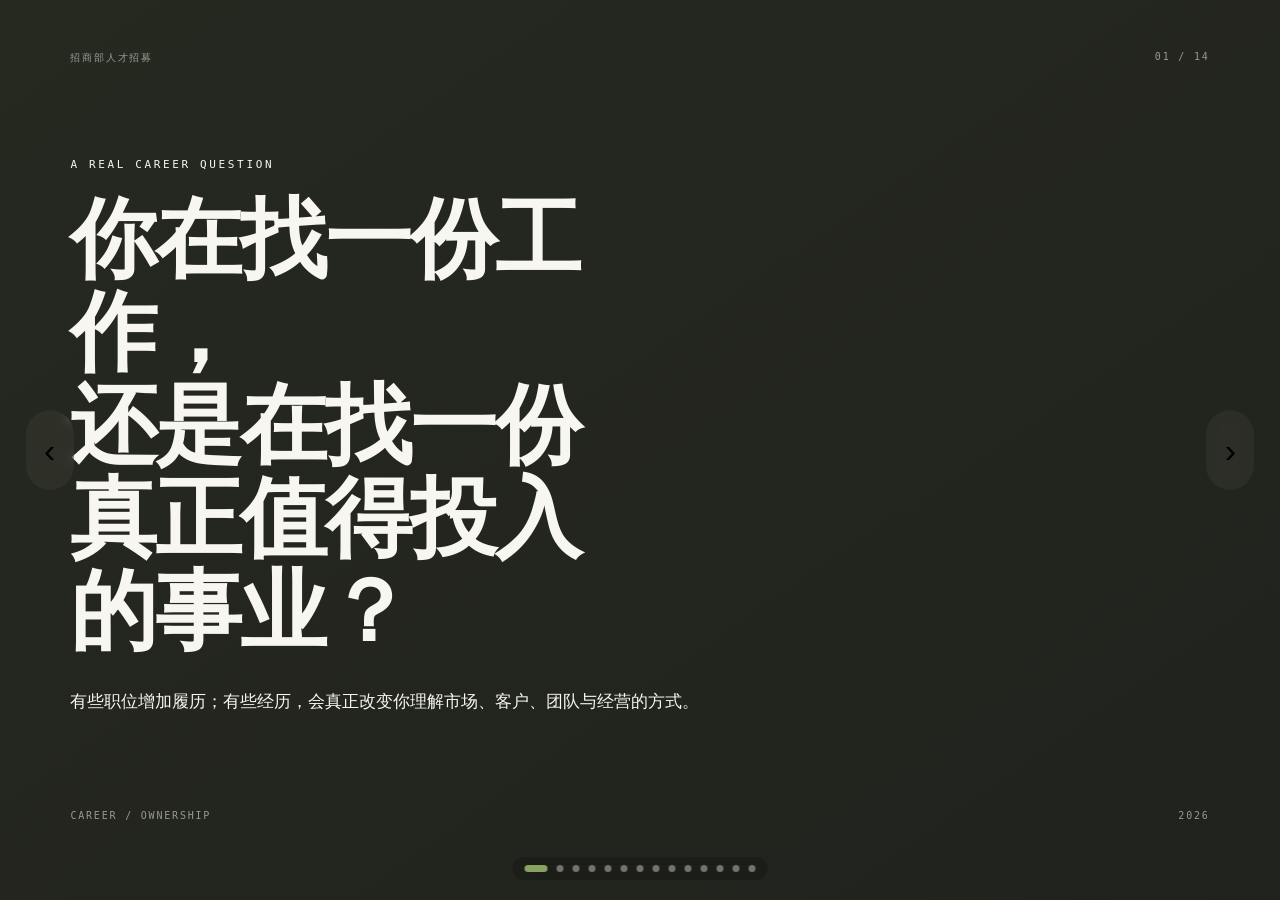
==== recruitment/index.html @ 42a8023d "Deploy YUXI FAER recruitment presentation" ====
<!doctype html><html lang="zh-CN"><head><meta charset="utf-8"><meta name="viewport" content="width=device-width,initial-scale=1,viewport-fit=cover"><meta name="theme-color" content="#20221d"><title>御玺法尔｜招商部人才招募</title><style>:root{--ink:#20221d;--paper:#f7f6f1;--muted:#6e736a;--accent:#88a362;--line:rgba(32,34,29,.16);--paperline:rgba(247,246,241,.22);--serif:"Songti SC","STSong","Noto Serif SC",serif;--sans:"PingFang SC","Microsoft YaHei","Noto Sans SC",sans-serif;--mono:ui-monospace,"SFMono-Regular",Consolas,monospace}*{box-sizing:border-box;margin:0;padding:0}html,body{width:100%;height:100%;overflow:hidden;background:var(--ink);font-family:var(--sans);-webkit-font-smoothing:antialiased}body:before{content:"";position:fixed;inset:-12%;z-index:0;pointer-events:none;background:radial-gradient(45% 35% at 14% 18%,rgba(136,163,98,.12),transparent 68%),radial-gradient(35% 30% at 82% 24%,rgba(255,255,255,.05),transparent 70%);animation:ambient 14s ease-in-out infinite alternate}@keyframes ambient{to{transform:translate3d(2vw,-2vh,0) scale(1.04)}}#deck{position:fixed;inset:0;display:flex;width:1400vw;z-index:2;transition:transform .72s cubic-bezier(.77,0,.175,1);will-change:transform}.slide{width:100vw;height:100vh;flex:0 0 100vw;padding:5.7vh 5.5vw 8.8vh;display:flex;flex-direction:column;position:relative;overflow:hidden;touch-action:pan-y}.light{background:linear-gradient(140deg,#fbfaf7,var(--paper));color:var(--ink)}.dark{background:linear-gradient(145deg,#262920,var(--ink));color:var(--paper)}.chrome,.foot{font-family:var(--mono);font-size:clamp(10px,.72vw,13px);letter-spacing:.18em;text-transform:uppercase;opacity:.55;display:flex;justify-content:space-between;gap:1rem}.foot{margin-top:auto;align-items:flex-end}.frame{flex:1;display:flex;flex-direction:column;justify-content:center;position:relative}.kicker{font-family:var(--mono);font-size:clamp(11px,.75vw,14px);letter-spacing:.24em;text-transform:uppercase;opacity:.55;margin-bottom:2.4vh}.hero{font-family:var(--serif);font-weight:600;font-size:clamp(44px,6.8vw,118px);line-height:1.07;letter-spacing:-.025em;max-width:13ch}.title{font-family:var(--serif);font-weight:600;font-size:clamp(38px,5vw,88px);line-height:1.12;letter-spacing:-.02em;max-width:18ch}.lead{margin-top:3.2vh;font-size:clamp(17px,1.25vw,25px);line-height:1.75;max-width:62vw;color:inherit;opacity:.78}.meta{margin-top:2.6vh;font-family:var(--mono);font-size:clamp(12px,.85vw,15px);letter-spacing:.12em;opacity:.6}.grid{display:grid;grid-template-columns:repeat(3,1fr);gap:1.5vw;margin-top:3.4vh}.card{border-top:1px solid currentColor;padding:2vh .2vw 1vh;min-height:15vh}.light .card{border-color:var(--line)}.dark .card{border-color:var(--paperline)}.num{font-family:Georgia,serif;font-size:clamp(42px,5vw,86px);font-weight:700;line-height:1}.label{font-family:var(--mono);font-size:11px;letter-spacing:.14em;text-transform:uppercase;opacity:.5;margin-bottom:1vh}.desc{font-size:clamp(14px,1vw,18px);line-height:1.55;opacity:.72}.proof{display:grid;grid-template-columns:repeat(3,1fr);gap:1vw;margin-top:3vh}.proof div{min-height:16vh;padding:2vh 1.4vw;background:rgba(136,163,98,.08);border:1px solid rgba(136,163,98,.16);display:flex;flex-direction:column;justify-content:flex-end}.proof b{font-family:var(--serif);font-size:clamp(24px,2.1vw,38px);font-weight:600}.proof span{font-size:13px;opacity:.6;margin-top:.6vh}.pipeline{display:grid;grid-template-columns:repeat(4,1fr);gap:1vw;margin-top:3vh}.step{padding:1.8vh 1vw;border-top:1px solid currentColor;opacity:0;transform:translateY(16px);transition:.55s ease}.slide.active .step{opacity:1;transform:none}.slide.active .step:nth-child(2){transition-delay:.12s}.slide.active .step:nth-child(3){transition-delay:.24s}.slide.active .step:nth-child(4){transition-delay:.36s}.step i{font-family:Georgia,serif;font-size:18px;opacity:.45}.step b{display:block;font-size:clamp(20px,1.5vw,28px);margin:.7vh 0}.compare{display:grid;grid-template-columns:1fr 1fr;gap:3vw;margin-top:3vh}.compare>div{padding:2.2vh 1.4vw;border-left:2px solid currentColor}.compare h3{font-family:var(--serif);font-size:clamp(25px,2vw,38px);margin-bottom:1.5vh}.compare li{list-style:none;margin:.8vh 0;font-size:clamp(14px,1vw,18px);opacity:.72}.quote{padding-left:1.5vw;border-left:2px solid var(--accent);font-family:var(--serif);font-size:clamp(20px,1.7vw,32px);line-height:1.55;margin-top:2.5vh;max-width:72vw}#nav{position:fixed;z-index:20;left:50%;bottom:2.2vh;transform:translateX(-50%);display:flex;gap:9px;padding:8px 12px;border-radius:999px;background:rgba(0,0,0,.16);backdrop-filter:blur(8px)}.dot{width:7px;height:7px;border:0;border-radius:50%;background:#b8b9b1;opacity:.55}.dot.on{width:23px;border-radius:99px;background:var(--accent);opacity:1}.arrow{position:fixed;z-index:21;top:50%;transform:translateY(-50%);width:48px;height:80px;border:0;border-radius:24px;background:rgba(120,120,100,.13);color:inherit;font-size:34px;backdrop-filter:blur(6px)}#prev{left:2vw}#next{right:2vw}[data-anim]{opacity:0;transform:translateY(22px)}.slide.active [data-anim]{animation:in .72s cubic-bezier(.2,.8,.2,1) forwards}.slide.active [data-anim]:nth-child(2){animation-delay:.08s}.slide.active [data-anim]:nth-child(3){animation-delay:.16s}@keyframes in{to{opacity:1;transform:none}}@media(max-width:800px){.slide{padding:4.8vh 5.5vw 10vh}.chrome,.foot{font-size:10px}.hero{font-size:clamp(42px,10vw,72px)}.title{font-size:clamp(34px,8vw,60px)}.lead{max-width:88vw;font-size:17px}.grid,.proof{grid-template-columns:repeat(2,1fr)}.pipeline{grid-template-columns:repeat(2,1fr)}.compare{grid-template-columns:1fr;gap:1.5vh}.arrow{width:38px;height:66px;font-size:28px}.card{min-height:11vh}}</style></head><body><main id="deck"><section class="slide dark"><div class="chrome"><span>招商部人才招募</span><span>01 / 14</span></div><div class="frame"><div class="kicker" data-anim>A REAL CAREER QUESTION</div><h1 class="hero" data-anim>你在找一份工作，<br>还是在找一份真正值得投入的事业？</h1><p class="lead" data-anim>有些职位增加履历；有些经历，会真正改变你理解市场、客户、团队与经营的方式。</p></div><div class="foot"><span>CAREER / OWNERSHIP</span><span>2026</span></div></section><section class="slide light"><div class="chrome"><span>WHY IT MATTERS · 健康</span><span>02 / 14</span></div><div class="frame"><div class="kicker" data-anim>THE BELIEF</div><h2 class="title" data-anim>真正的健康，<br>应该从日常开始。</h2><p class="lead" data-anim>健康也发生在每一天：怎样生活、怎样照顾自己、怎样与家人相处，以及能否长期保持更好的生活习惯。</p><div class="meta" data-anim>自主健康 · 日常生活 · 家庭与社区</div></div><div class="foot"><span>从生活开始谈健康</span><span>02 / 14</span></div></section><section class="slide light"><div class="chrome"><span>REAL EVIDENCE · 品牌实证</span><span>03 / 14</span></div><div class="frame"><div class="kicker" data-anim>不是一个概念，是一群人已经在这样生活。</div><h2 class="title" data-anim>真实的人 · 真实的学习 · 真实的实践</h2><div class="proof" data-anim><div><b>沙龙</b><span>COMMUNITY</span></div><div><b>手作</b><span>HANDCRAFT</span></div><div><b>活动</b><span>EVENT</span></div><div><b>课堂</b><span>LEARNING</span></div><div><b>伙伴</b><span>PARTNERS</span></div><div><b>成长</b><span>GROWTH</span></div></div></div><div class="foot"><span>理念只有进入真实生活，才有价值</span><span>03 / 14</span></div></section><section class="slide light"><div class="chrome"><span>BUSINESS PROOF · 品牌历史资料</span><span>04 / 14</span></div><div class="frame"><div class="kicker" data-anim>历史资料中的可验证积累</div><h2 class="title" data-anim>一组有历史积累的业务事实</h2><p class="lead" data-anim>以下为品牌既有资料中的历史/累计记录；35 家门店为本次更新口径，其余数字沿用既有资料记录。</p><div class="grid" data-anim><div class="card"><div class="label">FOUNDED</div><div class="num">2014</div><div class="desc">品牌创办</div></div><div class="card"><div class="label">CITIES</div><div class="num">6</div><div class="desc">历史阶段覆盖城市</div></div><div class="card"><div class="label">DEALER STORES</div><div class="num">35</div><div class="desc">门店数量 · 本次更新</div></div><div class="card"><div class="label">ONLINE AGENTS</div><div class="num">30+</div><div class="desc">线上代理阶段记录</div></div><div class="card"><div class="label">ADVANCED TRAINERS</div><div class="num">30+</div><div class="desc">高阶精油讲师</div></div><div class="card"><div class="label">AROMATHERAPY</div><div class="num">320+</div><div class="desc">初阶芳疗师认证伙伴</div></div></div></div><div class="foot"><span>资料来源 · 御玺法尔介绍2025</span><span>04 / 14</span></div></section><section class="slide light"><div class="chrome"><span>ACT II · 从身体到生命</span><span>05 / 14</span></div><div class="frame"><div class="kicker" data-anim>ACT II</div><h2 class="hero" data-anim>从照顾身体，<br>到唤醒生命。</h2><p class="lead" data-anim>身体让我们安顿生活；觉察，让我们知道自己正把这一生用在哪里。</p></div><div class="foot"><span>BODY → AWARENESS → LIFE</span><span>05 / 14</span></div></section><section class="slide light"><div class="chrome"><span>千禧学院 · LIFE GROWTH</span><span>06 / 14</span></div><div class="frame"><div class="kicker" data-anim>LEARNING</div><h2 class="title" data-anim>学习的终点，不是知道更多，<br>而是把理解变成生活。</h2><p class="lead" data-anim>看见自己、修正自己、承担责任，让成长回到真实的家庭、事业和关系。</p><div class="quote" data-anim>真正的成长，要经得起现实。</div><div class="meta" data-anim>静心 · 觉察 · 心性成长 · 责任 · 使命感</div></div><div class="foot"><span>千禧学院 · 生命成长</span><span>06 / 14</span></div></section><section class="slide light"><div class="chrome"><span>ECOSYSTEM · 一个理念的四个载体</span><span>07 / 14</span></div><div class="frame"><div class="kicker">SYSTEM</div><h2 class="title">健康是入口，成长是深度，行动是出口。</h2><div class="pipeline"><div class="step"><i>01</i><b>御玺法尔</b><span class="desc">让有机健康、芳香体验与生活方式进入日常。</span></div><div class="step"><i>02</i><b>千禧学院</b><span class="desc">让静心、觉察、成长与使命进入生命。</span></div><div class="step"><i>03</i><b>WILL BE</b><span class="desc">让成长进入创业、实践与真实事业。</span></div><div class="step"><i>04</i><b>门店与社区</b><span class="desc">让价值进入城市、家庭与真实人群。</span></div></div></div><div class="foot"><span>HEALTH → GROWTH → ACTION → COMMUNITY</span><span>07 / 14</span></div></section><section class="slide light"><div class="chrome"><span>MARKET · 理念进入现实</span><span>08 / 14</span></div><div class="frame"><div class="kicker" data-anim>THE LAST MILE</div><h2 class="title" data-anim>招商，是理念进入现实的最后一公里。</h2><p class="lead" data-anim>招商不是把政策卖出去，而是找到对的人、建立正确的合作，让一个区域真正生长起来。</p><div class="meta" data-anim>人 → 合作 → 区域 → 长期增长</div></div><div class="foot"><span>从总部，到城市，到真实人群</span><span>08 / 14</span></div></section><section class="slide dark"><div class="chrome"><span>THE QUESTION · 留给候选人</span><span>09 / 14</span></div><div class="frame"><div class="kicker" data-anim>THE TURNING POINT</div><h2 class="hero" data-anim>谁来打开<br>下一个市场？</h2><p class="lead" data-anim>找到关键的人，推进关键的合作，在复杂情况下持续往前，并对最终结果负责。</p></div><div class="foot"><span>不是“谁来卖”，而是“谁来经营”</span><span>09 / 14</span></div></section><section class="slide light"><div class="chrome"><span>ROLE IDENTITY · 招商负责人</span><span>10 / 14</span></div><div class="frame"><div class="kicker" data-anim>FROM SALES TO OWNERSHIP</div><h2 class="title" data-anim>你不是在成交客户。<br>你在经营一个区域。</h2><p class="lead" data-anim>从线索、高价值客户、商会与行业社群，到经销商、市级代理、区级代理、门店与长期伙伴网络。</p><div class="quote" data-anim>一个区域能否持续增长，才是这份岗位真正要交出的结果。</div><div class="meta" data-anim>区域 · 渠道 · 高价值客户 · 代理网络 · 团队 · 结果</div></div><div class="foot"><span>FROM SALES TO OWNERSHIP</span><span>10 / 14</span></div></section><section class="slide dark"><div class="chrome"><span>招商闭环 · FROM LEAD TO GROWTH</span><span>11 / 14</span></div><div class="frame"><div class="kicker">PIPELINE</div><h2 class="title">成交只证明你会销售，<br>市场长起来才证明你会招商。</h2><div class="pipeline"><div class="step"><i>01</i><b>线索</b><span class="desc">筛选真正有价值的机会</span></div><div class="step"><i>02</i><b>邀约</b><span class="desc">沟通、考察与关系建立</span></div><div class="step"><i>03</i><b>谈判</b><span class="desc">政策、收益与区域方案</span></div><div class="step"><i>04</i><b>签约回款</b><span class="desc">推动关键决策落地</span></div></div><div class="pipeline"><div class="step"><i>05</i><b>动销</b><span class="desc">让伙伴拥有持续经营能力</span></div><div class="step"><i>06</i><b>拓店</b><span class="desc">继续发展门店与场景</span></div><div class="step"><i>07</i><b>渠道</b><span class="desc">发展下级伙伴与市场网络</span></div><div class="step"><i>08</i><b>裂变</b><span class="desc">从单一客户走向区域生态</span></div></div></div><div class="foot"><span>签约不是终点 · 长出来才是</span><span>11 / 14</span></div></section><section class="slide light"><div class="chrome"><span>THE CHOICE · 两条能力曲线</span><span>12 / 14</span></div><div class="frame"><div class="kicker" data-anim>THREE YEARS LATER</div><h2 class="title" data-anim>职位决定你今天做什么，<br>能力决定你未来能走多远。</h2><div class="compare" data-anim><div><h3>执行能力</h3><ul><li>熟悉流程与标准</li><li>提高执行效率</li><li>管理既有客户与资源</li><li>持续积累专业度</li></ul></div><div><h3>经营能力</h3><ul><li>打开陌生市场</li><li>获取高价值客户</li><li>建立渠道与代理网络</li><li>带团队拿结果</li><li>理解区域如何持续增长</li></ul></div></div></div><div class="foot"><span>不同路径，没有高低；训练结果不同</span><span>12 / 14</span></div></section><section class="slide light"><div class="chrome"><span>FIT · 这不是一份适合所有人的工作</span><span>13 / 14</span></div><div class="frame"><div class="kicker" data-anim>NOT FOR EVERYONE</div><h2 class="title" data-anim>我们不是寻找最会说的人。<br>我们寻找能把事情做成的人。</h2><p class="lead" data-anim>我们更想认识的是：喜欢从 0 到 1，敢进入陌生市场，能与高价值客户对话，愿意长期经营伙伴关系，并对结果负责的人。</p><div class="meta" data-anim>主动 · 判断 · 经营 · 承担 · 成长</div></div><div class="foot"><span>CANDIDATE FIT</span><span>13 / 14</span></div></section><section class="slide light"><div class="chrome"><span>CLOSING</span><span>14 / 14</span></div><div class="frame"><div class="kicker" data-anim>THE CHOICE</div><h2 class="hero" data-anim>一份值得长期投入的事业，<br>既创造结果，也塑造能力。</h2><p class="lead" data-anim>如果这也是你想做的事，御玺法尔想认识你。</p></div><div class="foot"><span>YUXI FAER · HEALTH · GROWTH · ACTION</span><span>END</span></div></section></main><div id="nav"></div><button class="arrow" id="prev" aria-label="上一页">‹</button><button class="arrow" id="next" aria-label="下一页">›</button><script>const slides=[...document.querySelectorAll('.slide')],deck=document.getElementById('deck'),nav=document.getElementById('nav');let idx=0,lastWheel=0,x0=0,y0=0,t0=0;slides.forEach((_,i)=>{const b=document.createElement('button');b.className='dot';b.onclick=()=>go(i);nav.appendChild(b)});function restart(s){s.querySelectorAll('[data-anim]').forEach(e=>{e.style.animation='none';void e.offsetWidth;e.style.animation=''})}function go(n){idx=Math.max(0,Math.min(slides.length-1,n));deck.style.transform=`translateX(${-idx*100}vw)`;slides.forEach((s,i)=>s.classList.toggle('active',i===idx));[...nav.children].forEach((d,i)=>d.classList.toggle('on',i===idx));restart(slides[idx])}function move(d){go(idx+d)}addEventListener('keydown',e=>{if(['ArrowRight','PageDown',' '].includes(e.key)){e.preventDefault();move(1)}if(['ArrowLeft','PageUp'].includes(e.key)){e.preventDefault();move(-1)}if(e.key==='Home')go(0);if(e.key==='End')go(13)});addEventListener('wheel',e=>{const d=Math.abs(e.deltaX)>Math.abs(e.deltaY)?e.deltaX:e.deltaY;if(Math.abs(d)<8)return;e.preventDefault();const n=Date.now();if(n-lastWheel<620)return;lastWheel=n;move(d>0?1:-1)},{passive:false});addEventListener('pointerdown',e=>{x0=e.clientX;y0=e.clientY;t0=Date.now()},{passive:true});addEventListener('pointerup',e=>{const dx=e.clientX-x0,dy=e.clientY-y0;if(Date.now()-t0<5000&&Math.abs(dx)>48&&Math.abs(dx)>Math.abs(dy)*1.05)move(dx<0?1:-1)},{passive:true});document.getElementById('prev').onclick=()=>move(-1);document.getElementById('next').onclick=()=>move(1);go(0);</script></body></html>
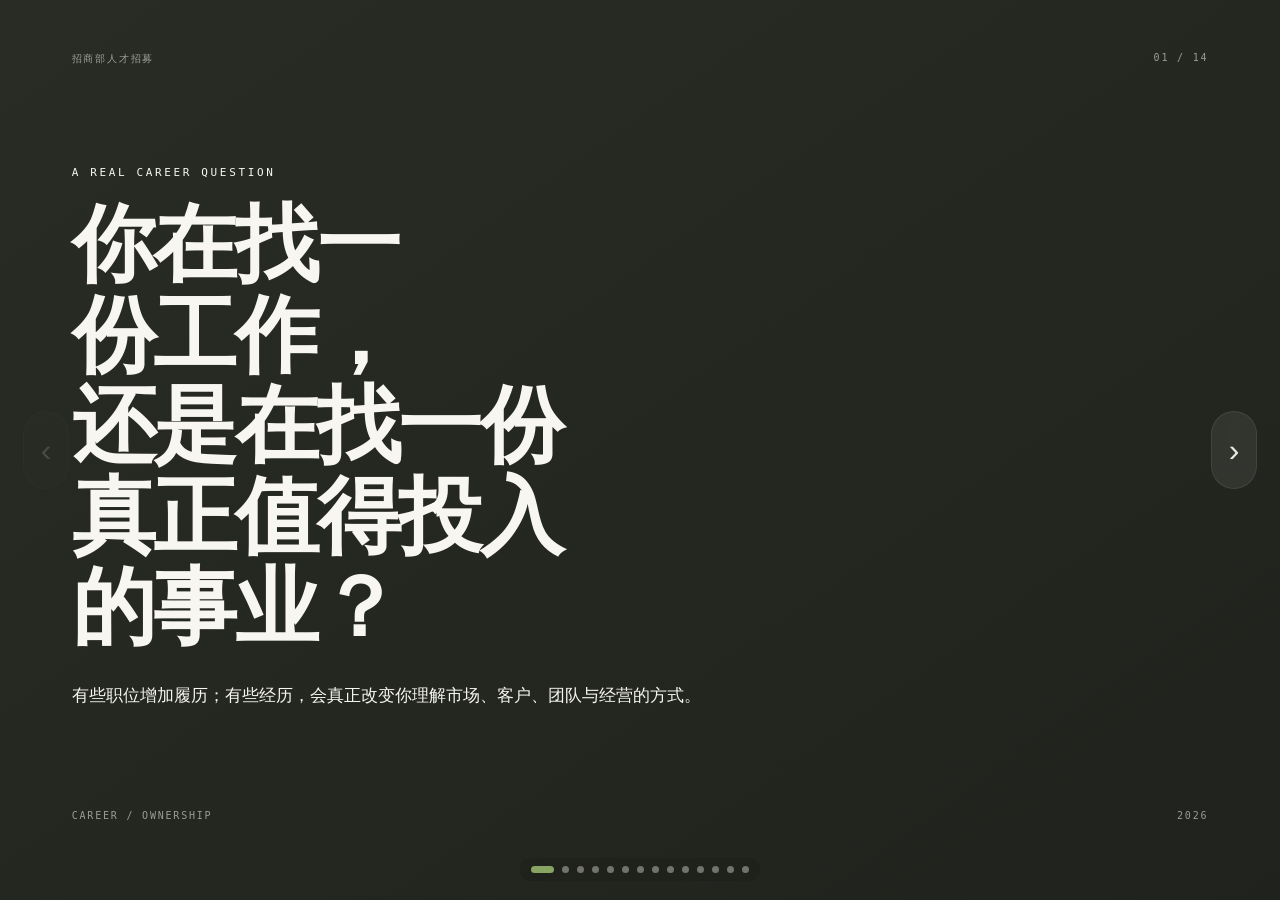
==== commit f4d6eb6e: "Polish recruitment deck UX and motion without changing locked content" ====
--- a/recruitment/index.html
+++ b/recruitment/index.html
@@ -1 +1,122 @@
-<!doctype html><html lang="zh-CN"><head><meta charset="utf-8"><meta name="viewport" content="width=device-width,initial-scale=1,viewport-fit=cover"><meta name="theme-color" content="#20221d"><title>御玺法尔｜招商部人才招募</title><style>:root{--ink:#20221d;--paper:#f7f6f1;--muted:#6e736a;--accent:#88a362;--line:rgba(32,34,29,.16);--paperline:rgba(247,246,241,.22);--serif:"Songti SC","STSong","Noto Serif SC",serif;--sans:"PingFang SC","Microsoft YaHei","Noto Sans SC",sans-serif;--mono:ui-monospace,"SFMono-Regular",Consolas,monospace}*{box-sizing:border-box;margin:0;padding:0}html,body{width:100%;height:100%;overflow:hidden;background:var(--ink);font-family:var(--sans);-webkit-font-smoothing:antialiased}body:before{content:"";position:fixed;inset:-12%;z-index:0;pointer-events:none;background:radial-gradient(45% 35% at 14% 18%,rgba(136,163,98,.12),transparent 68%),radial-gradient(35% 30% at 82% 24%,rgba(255,255,255,.05),transparent 70%);animation:ambient 14s ease-in-out infinite alternate}@keyframes ambient{to{transform:translate3d(2vw,-2vh,0) scale(1.04)}}#deck{position:fixed;inset:0;display:flex;width:1400vw;z-index:2;transition:transform .72s cubic-bezier(.77,0,.175,1);will-change:transform}.slide{width:100vw;height:100vh;flex:0 0 100vw;padding:5.7vh 5.5vw 8.8vh;display:flex;flex-direction:column;position:relative;overflow:hidden;touch-action:pan-y}.light{background:linear-gradient(140deg,#fbfaf7,var(--paper));color:var(--ink)}.dark{background:linear-gradient(145deg,#262920,var(--ink));color:var(--paper)}.chrome,.foot{font-family:var(--mono);font-size:clamp(10px,.72vw,13px);letter-spacing:.18em;text-transform:uppercase;opacity:.55;display:flex;justify-content:space-between;gap:1rem}.foot{margin-top:auto;align-items:flex-end}.frame{flex:1;display:flex;flex-direction:column;justify-content:center;position:relative}.kicker{font-family:var(--mono);font-size:clamp(11px,.75vw,14px);letter-spacing:.24em;text-transform:uppercase;opacity:.55;margin-bottom:2.4vh}.hero{font-family:var(--serif);font-weight:600;font-size:clamp(44px,6.8vw,118px);line-height:1.07;letter-spacing:-.025em;max-width:13ch}.title{font-family:var(--serif);font-weight:600;font-size:clamp(38px,5vw,88px);line-height:1.12;letter-spacing:-.02em;max-width:18ch}.lead{margin-top:3.2vh;font-size:clamp(17px,1.25vw,25px);line-height:1.75;max-width:62vw;color:inherit;opacity:.78}.meta{margin-top:2.6vh;font-family:var(--mono);font-size:clamp(12px,.85vw,15px);letter-spacing:.12em;opacity:.6}.grid{display:grid;grid-template-columns:repeat(3,1fr);gap:1.5vw;margin-top:3.4vh}.card{border-top:1px solid currentColor;padding:2vh .2vw 1vh;min-height:15vh}.light .card{border-color:var(--line)}.dark .card{border-color:var(--paperline)}.num{font-family:Georgia,serif;font-size:clamp(42px,5vw,86px);font-weight:700;line-height:1}.label{font-family:var(--mono);font-size:11px;letter-spacing:.14em;text-transform:uppercase;opacity:.5;margin-bottom:1vh}.desc{font-size:clamp(14px,1vw,18px);line-height:1.55;opacity:.72}.proof{display:grid;grid-template-columns:repeat(3,1fr);gap:1vw;margin-top:3vh}.proof div{min-height:16vh;padding:2vh 1.4vw;background:rgba(136,163,98,.08);border:1px solid rgba(136,163,98,.16);display:flex;flex-direction:column;justify-content:flex-end}.proof b{font-family:var(--serif);font-size:clamp(24px,2.1vw,38px);font-weight:600}.proof span{font-size:13px;opacity:.6;margin-top:.6vh}.pipeline{display:grid;grid-template-columns:repeat(4,1fr);gap:1vw;margin-top:3vh}.step{padding:1.8vh 1vw;border-top:1px solid currentColor;opacity:0;transform:translateY(16px);transition:.55s ease}.slide.active .step{opacity:1;transform:none}.slide.active .step:nth-child(2){transition-delay:.12s}.slide.active .step:nth-child(3){transition-delay:.24s}.slide.active .step:nth-child(4){transition-delay:.36s}.step i{font-family:Georgia,serif;font-size:18px;opacity:.45}.step b{display:block;font-size:clamp(20px,1.5vw,28px);margin:.7vh 0}.compare{display:grid;grid-template-columns:1fr 1fr;gap:3vw;margin-top:3vh}.compare>div{padding:2.2vh 1.4vw;border-left:2px solid currentColor}.compare h3{font-family:var(--serif);font-size:clamp(25px,2vw,38px);margin-bottom:1.5vh}.compare li{list-style:none;margin:.8vh 0;font-size:clamp(14px,1vw,18px);opacity:.72}.quote{padding-left:1.5vw;border-left:2px solid var(--accent);font-family:var(--serif);font-size:clamp(20px,1.7vw,32px);line-height:1.55;margin-top:2.5vh;max-width:72vw}#nav{position:fixed;z-index:20;left:50%;bottom:2.2vh;transform:translateX(-50%);display:flex;gap:9px;padding:8px 12px;border-radius:999px;background:rgba(0,0,0,.16);backdrop-filter:blur(8px)}.dot{width:7px;height:7px;border:0;border-radius:50%;background:#b8b9b1;opacity:.55}.dot.on{width:23px;border-radius:99px;background:var(--accent);opacity:1}.arrow{position:fixed;z-index:21;top:50%;transform:translateY(-50%);width:48px;height:80px;border:0;border-radius:24px;background:rgba(120,120,100,.13);color:inherit;font-size:34px;backdrop-filter:blur(6px)}#prev{left:2vw}#next{right:2vw}[data-anim]{opacity:0;transform:translateY(22px)}.slide.active [data-anim]{animation:in .72s cubic-bezier(.2,.8,.2,1) forwards}.slide.active [data-anim]:nth-child(2){animation-delay:.08s}.slide.active [data-anim]:nth-child(3){animation-delay:.16s}@keyframes in{to{opacity:1;transform:none}}@media(max-width:800px){.slide{padding:4.8vh 5.5vw 10vh}.chrome,.foot{font-size:10px}.hero{font-size:clamp(42px,10vw,72px)}.title{font-size:clamp(34px,8vw,60px)}.lead{max-width:88vw;font-size:17px}.grid,.proof{grid-template-columns:repeat(2,1fr)}.pipeline{grid-template-columns:repeat(2,1fr)}.compare{grid-template-columns:1fr;gap:1.5vh}.arrow{width:38px;height:66px;font-size:28px}.card{min-height:11vh}}</style></head><body><main id="deck"><section class="slide dark"><div class="chrome"><span>招商部人才招募</span><span>01 / 14</span></div><div class="frame"><div class="kicker" data-anim>A REAL CAREER QUESTION</div><h1 class="hero" data-anim>你在找一份工作，<br>还是在找一份真正值得投入的事业？</h1><p class="lead" data-anim>有些职位增加履历；有些经历，会真正改变你理解市场、客户、团队与经营的方式。</p></div><div class="foot"><span>CAREER / OWNERSHIP</span><span>2026</span></div></section><section class="slide light"><div class="chrome"><span>WHY IT MATTERS · 健康</span><span>02 / 14</span></div><div class="frame"><div class="kicker" data-anim>THE BELIEF</div><h2 class="title" data-anim>真正的健康，<br>应该从日常开始。</h2><p class="lead" data-anim>健康也发生在每一天：怎样生活、怎样照顾自己、怎样与家人相处，以及能否长期保持更好的生活习惯。</p><div class="meta" data-anim>自主健康 · 日常生活 · 家庭与社区</div></div><div class="foot"><span>从生活开始谈健康</span><span>02 / 14</span></div></section><section class="slide light"><div class="chrome"><span>REAL EVIDENCE · 品牌实证</span><span>03 / 14</span></div><div class="frame"><div class="kicker" data-anim>不是一个概念，是一群人已经在这样生活。</div><h2 class="title" data-anim>真实的人 · 真实的学习 · 真实的实践</h2><div class="proof" data-anim><div><b>沙龙</b><span>COMMUNITY</span></div><div><b>手作</b><span>HANDCRAFT</span></div><div><b>活动</b><span>EVENT</span></div><div><b>课堂</b><span>LEARNING</span></div><div><b>伙伴</b><span>PARTNERS</span></div><div><b>成长</b><span>GROWTH</span></div></div></div><div class="foot"><span>理念只有进入真实生活，才有价值</span><span>03 / 14</span></div></section><section class="slide light"><div class="chrome"><span>BUSINESS PROOF · 品牌历史资料</span><span>04 / 14</span></div><div class="frame"><div class="kicker" data-anim>历史资料中的可验证积累</div><h2 class="title" data-anim>一组有历史积累的业务事实</h2><p class="lead" data-anim>以下为品牌既有资料中的历史/累计记录；35 家门店为本次更新口径，其余数字沿用既有资料记录。</p><div class="grid" data-anim><div class="card"><div class="label">FOUNDED</div><div class="num">2014</div><div class="desc">品牌创办</div></div><div class="card"><div class="label">CITIES</div><div class="num">6</div><div class="desc">历史阶段覆盖城市</div></div><div class="card"><div class="label">DEALER STORES</div><div class="num">35</div><div class="desc">门店数量 · 本次更新</div></div><div class="card"><div class="label">ONLINE AGENTS</div><div class="num">30+</div><div class="desc">线上代理阶段记录</div></div><div class="card"><div class="label">ADVANCED TRAINERS</div><div class="num">30+</div><div class="desc">高阶精油讲师</div></div><div class="card"><div class="label">AROMATHERAPY</div><div class="num">320+</div><div class="desc">初阶芳疗师认证伙伴</div></div></div></div><div class="foot"><span>资料来源 · 御玺法尔介绍2025</span><span>04 / 14</span></div></section><section class="slide light"><div class="chrome"><span>ACT II · 从身体到生命</span><span>05 / 14</span></div><div class="frame"><div class="kicker" data-anim>ACT II</div><h2 class="hero" data-anim>从照顾身体，<br>到唤醒生命。</h2><p class="lead" data-anim>身体让我们安顿生活；觉察，让我们知道自己正把这一生用在哪里。</p></div><div class="foot"><span>BODY → AWARENESS → LIFE</span><span>05 / 14</span></div></section><section class="slide light"><div class="chrome"><span>千禧学院 · LIFE GROWTH</span><span>06 / 14</span></div><div class="frame"><div class="kicker" data-anim>LEARNING</div><h2 class="title" data-anim>学习的终点，不是知道更多，<br>而是把理解变成生活。</h2><p class="lead" data-anim>看见自己、修正自己、承担责任，让成长回到真实的家庭、事业和关系。</p><div class="quote" data-anim>真正的成长，要经得起现实。</div><div class="meta" data-anim>静心 · 觉察 · 心性成长 · 责任 · 使命感</div></div><div class="foot"><span>千禧学院 · 生命成长</span><span>06 / 14</span></div></section><section class="slide light"><div class="chrome"><span>ECOSYSTEM · 一个理念的四个载体</span><span>07 / 14</span></div><div class="frame"><div class="kicker">SYSTEM</div><h2 class="title">健康是入口，成长是深度，行动是出口。</h2><div class="pipeline"><div class="step"><i>01</i><b>御玺法尔</b><span class="desc">让有机健康、芳香体验与生活方式进入日常。</span></div><div class="step"><i>02</i><b>千禧学院</b><span class="desc">让静心、觉察、成长与使命进入生命。</span></div><div class="step"><i>03</i><b>WILL BE</b><span class="desc">让成长进入创业、实践与真实事业。</span></div><div class="step"><i>04</i><b>门店与社区</b><span class="desc">让价值进入城市、家庭与真实人群。</span></div></div></div><div class="foot"><span>HEALTH → GROWTH → ACTION → COMMUNITY</span><span>07 / 14</span></div></section><section class="slide light"><div class="chrome"><span>MARKET · 理念进入现实</span><span>08 / 14</span></div><div class="frame"><div class="kicker" data-anim>THE LAST MILE</div><h2 class="title" data-anim>招商，是理念进入现实的最后一公里。</h2><p class="lead" data-anim>招商不是把政策卖出去，而是找到对的人、建立正确的合作，让一个区域真正生长起来。</p><div class="meta" data-anim>人 → 合作 → 区域 → 长期增长</div></div><div class="foot"><span>从总部，到城市，到真实人群</span><span>08 / 14</span></div></section><section class="slide dark"><div class="chrome"><span>THE QUESTION · 留给候选人</span><span>09 / 14</span></div><div class="frame"><div class="kicker" data-anim>THE TURNING POINT</div><h2 class="hero" data-anim>谁来打开<br>下一个市场？</h2><p class="lead" data-anim>找到关键的人，推进关键的合作，在复杂情况下持续往前，并对最终结果负责。</p></div><div class="foot"><span>不是“谁来卖”，而是“谁来经营”</span><span>09 / 14</span></div></section><section class="slide light"><div class="chrome"><span>ROLE IDENTITY · 招商负责人</span><span>10 / 14</span></div><div class="frame"><div class="kicker" data-anim>FROM SALES TO OWNERSHIP</div><h2 class="title" data-anim>你不是在成交客户。<br>你在经营一个区域。</h2><p class="lead" data-anim>从线索、高价值客户、商会与行业社群，到经销商、市级代理、区级代理、门店与长期伙伴网络。</p><div class="quote" data-anim>一个区域能否持续增长，才是这份岗位真正要交出的结果。</div><div class="meta" data-anim>区域 · 渠道 · 高价值客户 · 代理网络 · 团队 · 结果</div></div><div class="foot"><span>FROM SALES TO OWNERSHIP</span><span>10 / 14</span></div></section><section class="slide dark"><div class="chrome"><span>招商闭环 · FROM LEAD TO GROWTH</span><span>11 / 14</span></div><div class="frame"><div class="kicker">PIPELINE</div><h2 class="title">成交只证明你会销售，<br>市场长起来才证明你会招商。</h2><div class="pipeline"><div class="step"><i>01</i><b>线索</b><span class="desc">筛选真正有价值的机会</span></div><div class="step"><i>02</i><b>邀约</b><span class="desc">沟通、考察与关系建立</span></div><div class="step"><i>03</i><b>谈判</b><span class="desc">政策、收益与区域方案</span></div><div class="step"><i>04</i><b>签约回款</b><span class="desc">推动关键决策落地</span></div></div><div class="pipeline"><div class="step"><i>05</i><b>动销</b><span class="desc">让伙伴拥有持续经营能力</span></div><div class="step"><i>06</i><b>拓店</b><span class="desc">继续发展门店与场景</span></div><div class="step"><i>07</i><b>渠道</b><span class="desc">发展下级伙伴与市场网络</span></div><div class="step"><i>08</i><b>裂变</b><span class="desc">从单一客户走向区域生态</span></div></div></div><div class="foot"><span>签约不是终点 · 长出来才是</span><span>11 / 14</span></div></section><section class="slide light"><div class="chrome"><span>THE CHOICE · 两条能力曲线</span><span>12 / 14</span></div><div class="frame"><div class="kicker" data-anim>THREE YEARS LATER</div><h2 class="title" data-anim>职位决定你今天做什么，<br>能力决定你未来能走多远。</h2><div class="compare" data-anim><div><h3>执行能力</h3><ul><li>熟悉流程与标准</li><li>提高执行效率</li><li>管理既有客户与资源</li><li>持续积累专业度</li></ul></div><div><h3>经营能力</h3><ul><li>打开陌生市场</li><li>获取高价值客户</li><li>建立渠道与代理网络</li><li>带团队拿结果</li><li>理解区域如何持续增长</li></ul></div></div></div><div class="foot"><span>不同路径，没有高低；训练结果不同</span><span>12 / 14</span></div></section><section class="slide light"><div class="chrome"><span>FIT · 这不是一份适合所有人的工作</span><span>13 / 14</span></div><div class="frame"><div class="kicker" data-anim>NOT FOR EVERYONE</div><h2 class="title" data-anim>我们不是寻找最会说的人。<br>我们寻找能把事情做成的人。</h2><p class="lead" data-anim>我们更想认识的是：喜欢从 0 到 1，敢进入陌生市场，能与高价值客户对话，愿意长期经营伙伴关系，并对结果负责的人。</p><div class="meta" data-anim>主动 · 判断 · 经营 · 承担 · 成长</div></div><div class="foot"><span>CANDIDATE FIT</span><span>13 / 14</span></div></section><section class="slide light"><div class="chrome"><span>CLOSING</span><span>14 / 14</span></div><div class="frame"><div class="kicker" data-anim>THE CHOICE</div><h2 class="hero" data-anim>一份值得长期投入的事业，<br>既创造结果，也塑造能力。</h2><p class="lead" data-anim>如果这也是你想做的事，御玺法尔想认识你。</p></div><div class="foot"><span>YUXI FAER · HEALTH · GROWTH · ACTION</span><span>END</span></div></section></main><div id="nav"></div><button class="arrow" id="prev" aria-label="上一页">‹</button><button class="arrow" id="next" aria-label="下一页">›</button><script>const slides=[...document.querySelectorAll('.slide')],deck=document.getElementById('deck'),nav=document.getElementById('nav');let idx=0,lastWheel=0,x0=0,y0=0,t0=0;slides.forEach((_,i)=>{const b=document.createElement('button');b.className='dot';b.onclick=()=>go(i);nav.appendChild(b)});function restart(s){s.querySelectorAll('[data-anim]').forEach(e=>{e.style.animation='none';void e.offsetWidth;e.style.animation=''})}function go(n){idx=Math.max(0,Math.min(slides.length-1,n));deck.style.transform=`translateX(${-idx*100}vw)`;slides.forEach((s,i)=>s.classList.toggle('active',i===idx));[...nav.children].forEach((d,i)=>d.classList.toggle('on',i===idx));restart(slides[idx])}function move(d){go(idx+d)}addEventListener('keydown',e=>{if(['ArrowRight','PageDown',' '].includes(e.key)){e.preventDefault();move(1)}if(['ArrowLeft','PageUp'].includes(e.key)){e.preventDefault();move(-1)}if(e.key==='Home')go(0);if(e.key==='End')go(13)});addEventListener('wheel',e=>{const d=Math.abs(e.deltaX)>Math.abs(e.deltaY)?e.deltaX:e.deltaY;if(Math.abs(d)<8)return;e.preventDefault();const n=Date.now();if(n-lastWheel<620)return;lastWheel=n;move(d>0?1:-1)},{passive:false});addEventListener('pointerdown',e=>{x0=e.clientX;y0=e.clientY;t0=Date.now()},{passive:true});addEventListener('pointerup',e=>{const dx=e.clientX-x0,dy=e.clientY-y0;if(Date.now()-t0<5000&&Math.abs(dx)>48&&Math.abs(dx)>Math.abs(dy)*1.05)move(dx<0?1:-1)},{passive:true});document.getElementById('prev').onclick=()=>move(-1);document.getElementById('next').onclick=()=>move(1);go(0);</script></body></html>+<!doctype html>
+<html lang="zh-CN">
+<head>
+<meta charset="utf-8">
+<meta name="viewport" content="width=device-width,initial-scale=1,viewport-fit=cover">
+<meta name="theme-color" content="#20221d">
+<meta name="description" content="御玺法尔招商部人才招募｜从健康、成长到区域经营的职业机会。">
+<title>御玺法尔｜招商部人才招募</title>
+<style>
+:root{
+  --ink:#20221d;
+  --ink-2:#292c25;
+  --paper:#f7f6f1;
+  --paper-2:#fbfaf7;
+  --muted:#676d64;
+  --accent:#88a362;
+  --accent-soft:rgba(136,163,98,.10);
+  --line:rgba(32,34,29,.15);
+  --paperline:rgba(247,246,241,.20);
+  --serif:"Songti SC","STSong","Noto Serif SC",serif;
+  --sans:"PingFang SC","Microsoft YaHei","Noto Sans SC",sans-serif;
+  --mono:ui-monospace,"SFMono-Regular",Consolas,monospace;
+}
+*{box-sizing:border-box;margin:0;padding:0}
+html,body{width:100%;height:100%;overflow:hidden;background:var(--ink);font-family:var(--sans);-webkit-font-smoothing:antialiased;text-rendering:optimizeLegibility;overscroll-behavior:none}
+body{color:var(--paper);user-select:none;-webkit-tap-highlight-color:transparent}
+body:before{content:"";position:fixed;inset:-14%;z-index:0;pointer-events:none;background:radial-gradient(42% 32% at 12% 17%,rgba(136,163,98,.105),transparent 68%),radial-gradient(34% 28% at 84% 23%,rgba(255,255,255,.045),transparent 72%);animation:ambient 16s ease-in-out infinite alternate;will-change:transform}
+@keyframes ambient{to{transform:translate3d(1.8vw,-1.6vh,0) scale(1.035)}}
+#deck{position:fixed;inset:0;display:flex;width:1400vw;height:100dvh;z-index:2;transition:transform .82s cubic-bezier(.77,0,.175,1);will-change:transform}
+.slide{width:100vw;height:100dvh;flex:0 0 100vw;padding:5.8vh 5.6vw 8.8vh;display:flex;flex-direction:column;position:relative;overflow:hidden;touch-action:pan-y}
+.slide:after{content:"";position:absolute;inset:0;z-index:-1;pointer-events:none;opacity:.8}
+.light{background:linear-gradient(142deg,var(--paper-2),var(--paper));color:var(--ink)}
+.light:after{background:radial-gradient(35vw 28vh at 88% 12%,rgba(136,163,98,.055),transparent 72%)}
+.dark{background:linear-gradient(145deg,var(--ink-2),var(--ink));color:var(--paper)}
+.dark:after{background:radial-gradient(38vw 30vh at 86% 16%,rgba(136,163,98,.09),transparent 72%)}
+.chrome,.foot{font-family:var(--mono);font-size:clamp(10px,.72vw,13px);letter-spacing:.18em;text-transform:uppercase;opacity:.56;display:flex;justify-content:space-between;gap:1rem;position:relative;z-index:3}
+.foot{margin-top:auto;align-items:flex-end}
+.frame{flex:1;display:flex;flex-direction:column;justify-content:center;position:relative;z-index:2}
+.kicker{font-family:var(--mono);font-size:clamp(11px,.75vw,14px);letter-spacing:.24em;text-transform:uppercase;opacity:.58;margin-bottom:2.3vh}
+.hero{font-family:var(--serif);font-weight:600;font-size:clamp(46px,6.6vw,114px);line-height:1.075;letter-spacing:-.028em;max-width:13.5ch;text-wrap:balance}
+.title{font-family:var(--serif);font-weight:600;font-size:clamp(38px,4.85vw,84px);line-height:1.13;letter-spacing:-.022em;max-width:18ch;text-wrap:balance}
+.lead{margin-top:3vh;font-size:clamp(17px,1.22vw,24px);line-height:1.72;max-width:61vw;color:inherit;opacity:.80;text-wrap:pretty}
+.meta{margin-top:2.5vh;font-family:var(--mono);font-size:clamp(12px,.84vw,15px);letter-spacing:.115em;opacity:.62}
+.grid{display:grid;grid-template-columns:repeat(3,1fr);gap:1.5vw;margin-top:3.2vh}
+.card{border-top:1px solid currentColor;padding:1.8vh .2vw 1vh;min-height:14.2vh}
+.light .card{border-color:var(--line)}.dark .card{border-color:var(--paperline)}
+.num{font-family:Georgia,serif;font-size:clamp(42px,4.8vw,82px);font-weight:700;line-height:1}
+.label{font-family:var(--mono);font-size:11px;letter-spacing:.14em;text-transform:uppercase;opacity:.52;margin-bottom:.9vh}
+.desc{font-size:clamp(14px,.98vw,18px);line-height:1.5;opacity:.74}
+.proof{display:grid;grid-template-columns:repeat(3,1fr);gap:1vw;margin-top:3vh}
+.proof div{min-height:15.5vh;padding:2vh 1.35vw;background:var(--accent-soft);border:1px solid rgba(136,163,98,.15);display:flex;flex-direction:column;justify-content:flex-end;position:relative;overflow:hidden}
+.proof div:before{content:"";position:absolute;left:0;top:0;width:28%;height:2px;background:var(--accent);opacity:.75}
+.proof b{font-family:var(--serif);font-size:clamp(24px,2.05vw,37px);font-weight:600}
+.proof span{font-size:13px;opacity:.62;margin-top:.55vh;letter-spacing:.04em}
+.pipeline{display:grid;grid-template-columns:repeat(4,1fr);gap:1vw;margin-top:2.8vh}
+.step{padding:1.75vh 1vw;border-top:1px solid currentColor;opacity:0;transform:translateY(18px);transition:opacity .6s cubic-bezier(.2,.8,.2,1),transform .6s cubic-bezier(.2,.8,.2,1)}
+.step.show{opacity:1;transform:none}
+.step i{font-family:Georgia,serif;font-size:18px;opacity:.45;font-style:normal}.step b{display:block;font-size:clamp(20px,1.48vw,28px);margin:.65vh 0}.step .desc{display:block}
+.compare{display:grid;grid-template-columns:1fr 1fr;gap:3vw;margin-top:3vh}
+.compare>div{padding:2.1vh 1.4vw;border-left:2px solid currentColor}
+.compare>div:last-child{border-left-color:var(--accent)}
+.compare h3{font-family:var(--serif);font-size:clamp(25px,1.95vw,37px);margin-bottom:1.4vh}.compare li{list-style:none;margin:.75vh 0;font-size:clamp(14px,.98vw,18px);opacity:.74}
+.quote{padding-left:1.45vw;border-left:2px solid var(--accent);font-family:var(--serif);font-size:clamp(20px,1.65vw,31px);line-height:1.55;margin-top:2.4vh;max-width:72vw}
+#nav{position:fixed;z-index:20;left:50%;bottom:2.15vh;transform:translateX(-50%);display:flex;gap:8px;padding:8px 11px;border-radius:999px;background:rgba(20,22,18,.14);backdrop-filter:blur(10px);-webkit-backdrop-filter:blur(10px)}
+.dot{width:7px;height:7px;border:0;border-radius:50%;background:#b8b9b1;opacity:.54;transition:width .3s ease,opacity .3s ease,background .3s ease;cursor:pointer}.dot.on{width:23px;border-radius:99px;background:var(--accent);opacity:1}
+.arrow{position:fixed;z-index:21;top:50%;transform:translateY(-50%);width:46px;height:78px;border:1px solid rgba(127,127,110,.08);border-radius:24px;background:rgba(120,120,100,.11);color:#6e746a;font-size:32px;backdrop-filter:blur(7px);-webkit-backdrop-filter:blur(7px);cursor:pointer;transition:background .25s ease,color .25s ease,opacity .25s ease}
+body.dark-ui .arrow{color:#e9e8e1;background:rgba(255,255,255,.075);border-color:rgba(255,255,255,.08)}.arrow:hover{background:rgba(136,163,98,.18)}#prev{left:1.8vw}#next{right:1.8vw}.arrow:disabled{opacity:.18;cursor:default}
+[data-anim]{opacity:0;transform:translateY(24px)}.slide.active [data-anim]{animation:in .78s cubic-bezier(.2,.8,.2,1) forwards}.slide.active [data-anim]:nth-child(2){animation-delay:.09s}.slide.active [data-anim]:nth-child(3){animation-delay:.18s}.slide.active [data-anim]:nth-child(4){animation-delay:.27s}@keyframes in{to{opacity:1;transform:none}}
+@media(max-width:800px){
+  .slide{padding:4.6vh 5.8vw 10.2vh}.chrome,.foot{font-size:10px;letter-spacing:.12em}.hero{font-size:clamp(40px,9.8vw,70px);max-width:14ch;line-height:1.08}.title{font-size:clamp(32px,7.9vw,58px);max-width:18ch}.lead{max-width:87vw;font-size:16.5px;line-height:1.68;margin-top:2.5vh}.meta{max-width:88vw;line-height:1.6}.grid,.proof{grid-template-columns:repeat(2,1fr);gap:1.3vw}.pipeline{grid-template-columns:repeat(2,1fr);gap:1.2vw}.compare{grid-template-columns:1fr;gap:1.4vh;margin-top:2.3vh}.compare>div{padding:1.4vh 1.3vw}.arrow{width:36px;height:62px;font-size:26px;opacity:.66}.card{min-height:10.5vh;padding-top:1.3vh}.num{font-size:clamp(36px,10vw,58px)}.proof div{min-height:12vh}.proof b{font-size:clamp(22px,6vw,32px)}
+}
+@media(max-width:520px){
+  .slide{padding-left:6.5vw;padding-right:6.5vw}.chrome span:first-child,.foot span:first-child{max-width:72vw;overflow:hidden;text-overflow:ellipsis;white-space:nowrap}.arrow{top:auto;bottom:1.7vh;transform:none;width:34px;height:34px;border-radius:50%;font-size:22px}#prev{left:5vw}#next{right:5vw}#nav{bottom:1.7vh}.grid{gap:1.8vw}.card{min-height:9.6vh}.label{font-size:9px}.desc{font-size:12.5px}.pipeline{margin-top:2.2vh}.step{padding:1.15vh .6vw}.step b{font-size:19px}.step .desc{font-size:12px}.quote{font-size:20px;max-width:88vw}.compare h3{font-size:24px}.compare li{font-size:13px}.proof span{font-size:10px}
+}
+@media(prefers-reduced-motion:reduce){body:before{animation:none}#deck{transition:none}[data-anim],.step{opacity:1!important;transform:none!important;animation:none!important;transition:none!important}}
+</style>
+</head>
+<body>
+<main id="deck">
+<section class="slide dark"><div class="chrome"><span>招商部人才招募</span><span>01 / 14</span></div><div class="frame"><div class="kicker" data-anim>A REAL CAREER QUESTION</div><h1 class="hero" data-anim>你在找一份工作，<br>还是在找一份真正值得投入的事业？</h1><p class="lead" data-anim>有些职位增加履历；有些经历，会真正改变你理解市场、客户、团队与经营的方式。</p></div><div class="foot"><span>CAREER / OWNERSHIP</span><span>2026</span></div></section>
+<section class="slide light"><div class="chrome"><span>WHY IT MATTERS · 健康</span><span>02 / 14</span></div><div class="frame"><div class="kicker" data-anim>THE BELIEF</div><h2 class="title" data-anim>真正的健康，<br>应该从日常开始。</h2><p class="lead" data-anim>健康也发生在每一天：怎样生活、怎样照顾自己、怎样与家人相处，以及能否长期保持更好的生活习惯。</p><div class="meta" data-anim>自主健康 · 日常生活 · 家庭与社区</div></div><div class="foot"><span>从生活开始谈健康</span><span>02 / 14</span></div></section>
+<section class="slide light"><div class="chrome"><span>REAL EVIDENCE · 品牌实证</span><span>03 / 14</span></div><div class="frame"><div class="kicker" data-anim>不是一个概念，是一群人已经在这样生活。</div><h2 class="title" data-anim>真实的人 · 真实的学习 · 真实的实践</h2><div class="proof" data-anim><div><b>沙龙</b><span>COMMUNITY</span></div><div><b>手作</b><span>HANDCRAFT</span></div><div><b>活动</b><span>EVENT</span></div><div><b>课堂</b><span>LEARNING</span></div><div><b>伙伴</b><span>PARTNERS</span></div><div><b>成长</b><span>GROWTH</span></div></div></div><div class="foot"><span>理念只有进入真实生活，才有价值</span><span>03 / 14</span></div></section>
+<section class="slide light"><div class="chrome"><span>BUSINESS PROOF · 品牌历史资料</span><span>04 / 14</span></div><div class="frame"><div class="kicker" data-anim>历史资料中的可验证积累</div><h2 class="title" data-anim>一组有历史积累的业务事实</h2><p class="lead" data-anim>以下为品牌既有资料中的历史/累计记录；35 家门店为本次更新口径，其余数字沿用既有资料记录。</p><div class="grid" data-anim><div class="card"><div class="label">FOUNDED</div><div class="num">2014</div><div class="desc">品牌创办</div></div><div class="card"><div class="label">CITIES</div><div class="num">6</div><div class="desc">历史阶段覆盖城市</div></div><div class="card"><div class="label">DEALER STORES</div><div class="num">35</div><div class="desc">门店数量 · 本次更新</div></div><div class="card"><div class="label">ONLINE AGENTS</div><div class="num">30+</div><div class="desc">线上代理阶段记录</div></div><div class="card"><div class="label">ADVANCED TRAINERS</div><div class="num">30+</div><div class="desc">高阶精油讲师</div></div><div class="card"><div class="label">AROMATHERAPY</div><div class="num">320+</div><div class="desc">初阶芳疗师认证伙伴</div></div></div></div><div class="foot"><span>资料来源 · 御玺法尔介绍2025</span><span>04 / 14</span></div></section>
+<section class="slide light"><div class="chrome"><span>ACT II · 从身体到生命</span><span>05 / 14</span></div><div class="frame"><div class="kicker" data-anim>ACT II</div><h2 class="hero" data-anim>从照顾身体，<br>到唤醒生命。</h2><p class="lead" data-anim>身体让我们安顿生活；觉察，让我们知道自己正把这一生用在哪里。</p></div><div class="foot"><span>BODY → AWARENESS → LIFE</span><span>05 / 14</span></div></section>
+<section class="slide light"><div class="chrome"><span>千禧学院 · LIFE GROWTH</span><span>06 / 14</span></div><div class="frame"><div class="kicker" data-anim>LEARNING</div><h2 class="title" data-anim>学习的终点，不是知道更多，<br>而是把理解变成生活。</h2><p class="lead" data-anim>看见自己、修正自己、承担责任，让成长回到真实的家庭、事业和关系。</p><div class="quote" data-anim>真正的成长，要经得起现实。</div><div class="meta" data-anim>静心 · 觉察 · 心性成长 · 责任 · 使命感</div></div><div class="foot"><span>千禧学院 · 生命成长</span><span>06 / 14</span></div></section>
+<section class="slide light"><div class="chrome"><span>ECOSYSTEM · 一个理念的四个载体</span><span>07 / 14</span></div><div class="frame"><div class="kicker" data-anim>SYSTEM</div><h2 class="title" data-anim>健康是入口，成长是深度，行动是出口。</h2><div class="pipeline"><div class="step"><i>01</i><b>御玺法尔</b><span class="desc">让有机健康、芳香体验与生活方式进入日常。</span></div><div class="step"><i>02</i><b>千禧学院</b><span class="desc">让静心、觉察、成长与使命进入生命。</span></div><div class="step"><i>03</i><b>WILL BE</b><span class="desc">让成长进入创业、实践与真实事业。</span></div><div class="step"><i>04</i><b>门店与社区</b><span class="desc">让价值进入城市、家庭与真实人群。</span></div></div></div><div class="foot"><span>HEALTH → GROWTH → ACTION → COMMUNITY</span><span>07 / 14</span></div></section>
+<section class="slide light"><div class="chrome"><span>MARKET · 理念进入现实</span><span>08 / 14</span></div><div class="frame"><div class="kicker" data-anim>THE LAST MILE</div><h2 class="title" data-anim>招商，是理念进入现实的最后一公里。</h2><p class="lead" data-anim>招商不是把政策卖出去，而是找到对的人、建立正确的合作，让一个区域真正生长起来。</p><div class="meta" data-anim>人 → 合作 → 区域 → 长期增长</div></div><div class="foot"><span>从总部，到城市，到真实人群</span><span>08 / 14</span></div></section>
+<section class="slide dark"><div class="chrome"><span>THE QUESTION · 留给候选人</span><span>09 / 14</span></div><div class="frame"><div class="kicker" data-anim>THE TURNING POINT</div><h2 class="hero" data-anim>谁来打开<br>下一个市场？</h2><p class="lead" data-anim>找到关键的人，推进关键的合作，在复杂情况下持续往前，并对最终结果负责。</p></div><div class="foot"><span>不是“谁来卖”，而是“谁来经营”</span><span>09 / 14</span></div></section>
+<section class="slide light"><div class="chrome"><span>ROLE IDENTITY · 招商负责人</span><span>10 / 14</span></div><div class="frame"><div class="kicker" data-anim>FROM SALES TO OWNERSHIP</div><h2 class="title" data-anim>你不是在成交客户。<br>你在经营一个区域。</h2><p class="lead" data-anim>从线索、高价值客户、商会与行业社群，到经销商、市级代理、区级代理、门店与长期伙伴网络。</p><div class="quote" data-anim>一个区域能否持续增长，才是这份岗位真正要交出的结果。</div><div class="meta" data-anim>区域 · 渠道 · 高价值客户 · 代理网络 · 团队 · 结果</div></div><div class="foot"><span>FROM SALES TO OWNERSHIP</span><span>10 / 14</span></div></section>
+<section class="slide dark"><div class="chrome"><span>招商闭环 · FROM LEAD TO GROWTH</span><span>11 / 14</span></div><div class="frame"><div class="kicker" data-anim>PIPELINE</div><h2 class="title" data-anim>成交只证明你会销售，<br>市场长起来才证明你会招商。</h2><div class="pipeline"><div class="step"><i>01</i><b>线索</b><span class="desc">筛选真正有价值的机会</span></div><div class="step"><i>02</i><b>邀约</b><span class="desc">沟通、考察与关系建立</span></div><div class="step"><i>03</i><b>谈判</b><span class="desc">政策、收益与区域方案</span></div><div class="step"><i>04</i><b>签约回款</b><span class="desc">推动关键决策落地</span></div></div><div class="pipeline"><div class="step"><i>05</i><b>动销</b><span class="desc">让伙伴拥有持续经营能力</span></div><div class="step"><i>06</i><b>拓店</b><span class="desc">继续发展门店与场景</span></div><div class="step"><i>07</i><b>渠道</b><span class="desc">发展下级伙伴与市场网络</span></div><div class="step"><i>08</i><b>裂变</b><span class="desc">从单一客户走向区域生态</span></div></div></div><div class="foot"><span>签约不是终点 · 长出来才是</span><span>11 / 14</span></div></section>
+<section class="slide light"><div class="chrome"><span>THE CHOICE · 两条能力曲线</span><span>12 / 14</span></div><div class="frame"><div class="kicker" data-anim>THREE YEARS LATER</div><h2 class="title" data-anim>职位决定你今天做什么，<br>能力决定你未来能走多远。</h2><div class="compare" data-anim><div><h3>执行能力</h3><ul><li>熟悉流程与标准</li><li>提高执行效率</li><li>管理既有客户与资源</li><li>持续积累专业度</li></ul></div><div><h3>经营能力</h3><ul><li>打开陌生市场</li><li>获取高价值客户</li><li>建立渠道与代理网络</li><li>带团队拿结果</li><li>理解区域如何持续增长</li></ul></div></div></div><div class="foot"><span>不同路径，没有高低；训练结果不同</span><span>12 / 14</span></div></section>
+<section class="slide light"><div class="chrome"><span>FIT · 这不是一份适合所有人的工作</span><span>13 / 14</span></div><div class="frame"><div class="kicker" data-anim>NOT FOR EVERYONE</div><h2 class="title" data-anim>我们不是寻找最会说的人。<br>我们寻找能把事情做成的人。</h2><p class="lead" data-anim>我们更想认识的是：喜欢从 0 到 1，敢进入陌生市场，能与高价值客户对话，愿意长期经营伙伴关系，并对结果负责的人。</p><div class="meta" data-anim>主动 · 判断 · 经营 · 承担 · 成长</div></div><div class="foot"><span>CANDIDATE FIT</span><span>13 / 14</span></div></section>
+<section class="slide light"><div class="chrome"><span>CLOSING</span><span>14 / 14</span></div><div class="frame"><div class="kicker" data-anim>THE CHOICE</div><h2 class="hero" data-anim>一份值得长期投入的事业，<br>既创造结果，也塑造能力。</h2><p class="lead" data-anim>如果这也是你想做的事，御玺法尔想认识你。</p></div><div class="foot"><span>YUXI FAER · HEALTH · GROWTH · ACTION</span><span>END</span></div></section>
+</main>
+<div id="nav" aria-label="页面导航"></div>
+<button class="arrow" id="prev" type="button" aria-label="上一页">‹</button>
+<button class="arrow" id="next" type="button" aria-label="下一页">›</button>
+<script>
+const slides=[...document.querySelectorAll('.slide')],deck=document.getElementById('deck'),nav=document.getElementById('nav'),prev=document.getElementById('prev'),next=document.getElementById('next'),themeMeta=document.querySelector('meta[name="theme-color"]');
+let idx=0,lastWheel=0,x0=null,y0=null,t0=0;
+slides.forEach((_,i)=>{const b=document.createElement('button');b.type='button';b.className='dot';b.setAttribute('aria-label',`第 ${i+1} 页`);b.onclick=()=>go(i);nav.appendChild(b)});
+function restart(s){s.querySelectorAll('[data-anim]').forEach(e=>{e.style.animation='none';void e.offsetWidth;e.style.animation=''})}
+function revealSteps(s){const steps=[...s.querySelectorAll('.step')];steps.forEach(e=>e.classList.remove('show'));steps.forEach((e,i)=>setTimeout(()=>{if(slides[idx]===s)e.classList.add('show')},260+i*105))}
+function go(n){
+  idx=Math.max(0,Math.min(slides.length-1,n));
+  deck.style.transform=`translateX(${-idx*100}vw)`;
+  slides.forEach((s,i)=>s.classList.toggle('active',i===idx));
+  [...nav.children].forEach((d,i)=>d.classList.toggle('on',i===idx));
+  const dark=slides[idx].classList.contains('dark');document.body.classList.toggle('dark-ui',dark);themeMeta.setAttribute('content',dark?'#20221d':'#f7f6f1');
+  prev.disabled=idx===0;next.disabled=idx===slides.length-1;
+  restart(slides[idx]);revealSteps(slides[idx]);
+}
+function move(d){go(idx+d)}
+addEventListener('keydown',e=>{if(['ArrowRight','PageDown',' '].includes(e.key)){e.preventDefault();move(1)}if(['ArrowLeft','PageUp'].includes(e.key)){e.preventDefault();move(-1)}if(e.key==='Home')go(0);if(e.key==='End')go(slides.length-1)});
+addEventListener('wheel',e=>{const d=Math.abs(e.deltaX)>Math.abs(e.deltaY)?e.deltaX:e.deltaY;if(Math.abs(d)<8)return;e.preventDefault();const n=Date.now();if(n-lastWheel<650)return;lastWheel=n;move(d>0?1:-1)},{passive:false});
+addEventListener('pointerdown',e=>{if(e.pointerType==='mouse'&&e.button!==0)return;x0=e.clientX;y0=e.clientY;t0=Date.now()},{passive:true});
+addEventListener('pointerup',e=>{if(x0===null)return;const dx=e.clientX-x0,dy=e.clientY-y0,dt=Date.now()-t0;x0=null;y0=null;if(dt<5000&&Math.abs(dx)>48&&Math.abs(dx)>Math.abs(dy)*1.05)move(dx<0?1:-1)},{passive:true});
+addEventListener('pointercancel',()=>{x0=null;y0=null});
+prev.onclick=()=>move(-1);next.onclick=()=>move(1);go(0);
+</script>
+</body>
+</html>
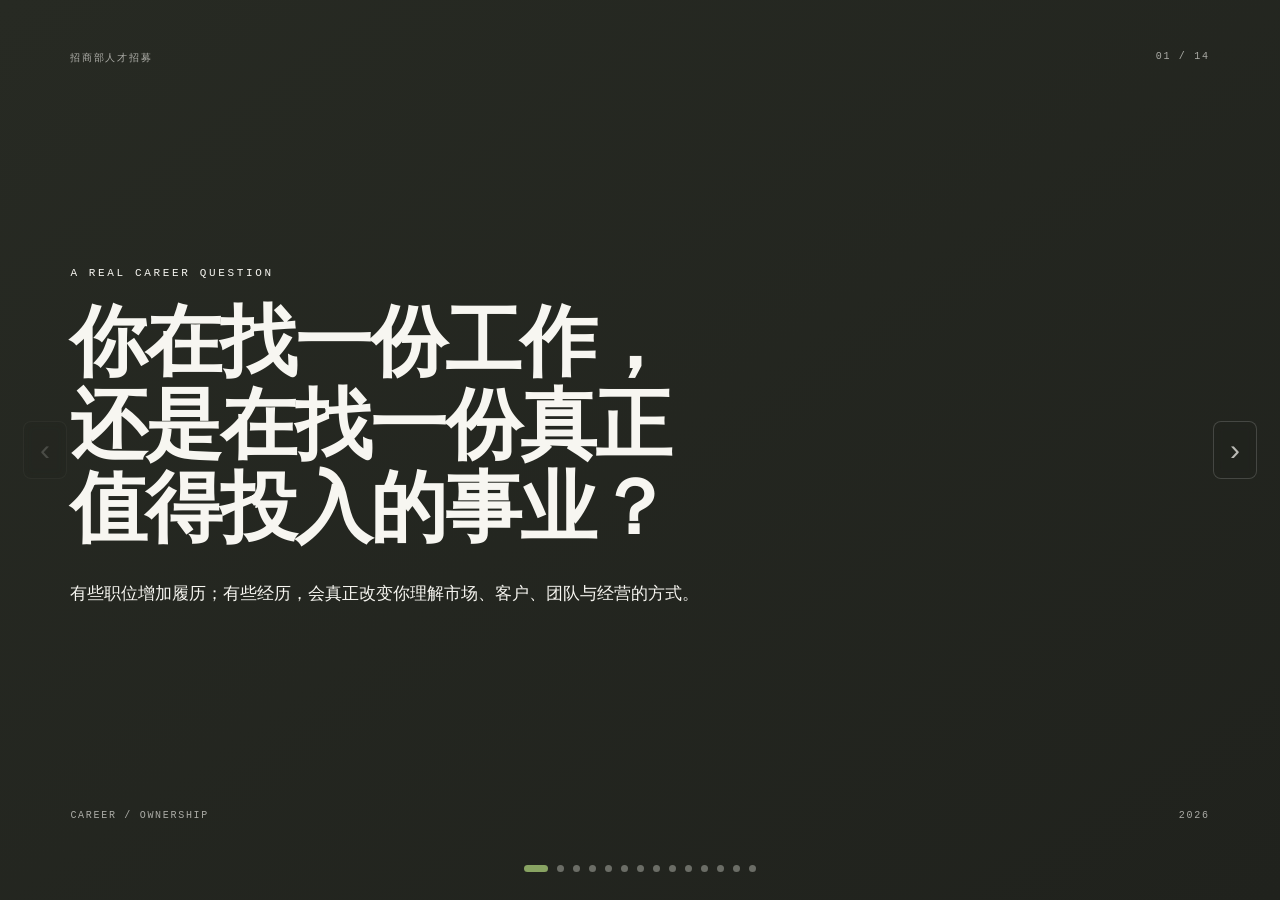
==== commit 1e757a80: "Polish recruitment deck for final release" ====
--- a/recruitment/index.html
+++ b/recruitment/index.html
@@ -4,119 +4,469 @@
 <meta charset="utf-8">
 <meta name="viewport" content="width=device-width,initial-scale=1,viewport-fit=cover">
 <meta name="theme-color" content="#20221d">
-<meta name="description" content="御玺法尔招商部人才招募｜从健康、成长到区域经营的职业机会。">
+<meta name="description" content="御玺法尔招商部人才招募｜从健康生活方式到区域经营能力，一份值得长期投入的事业。">
+<meta property="og:title" content="御玺法尔｜招商部人才招募">
+<meta property="og:description" content="你在找一份工作，还是在找一份真正值得投入的事业？">
+<meta property="og:type" content="website">
+<meta name="robots" content="index,follow">
 <title>御玺法尔｜招商部人才招募</title>
 <style>
 :root{
   --ink:#20221d;
-  --ink-2:#292c25;
+  --ink-2:#2a2d26;
   --paper:#f7f6f1;
   --paper-2:#fbfaf7;
-  --muted:#676d64;
+  --muted:#5f645c;
   --accent:#88a362;
   --accent-soft:rgba(136,163,98,.10);
   --line:rgba(32,34,29,.15);
-  --paperline:rgba(247,246,241,.20);
-  --serif:"Songti SC","STSong","Noto Serif SC",serif;
-  --sans:"PingFang SC","Microsoft YaHei","Noto Sans SC",sans-serif;
-  --mono:ui-monospace,"SFMono-Regular",Consolas,monospace;
+  --paperline:rgba(247,246,241,.23);
+  --serif:"Songti SC","STSong","Noto Serif SC","Source Han Serif SC",serif;
+  --sans:"PingFang SC","Microsoft YaHei","Noto Sans SC","Source Han Sans SC",sans-serif;
+  --mono:ui-monospace,"SFMono-Regular",Consolas,"Liberation Mono",monospace;
 }
 *{box-sizing:border-box;margin:0;padding:0}
-html,body{width:100%;height:100%;overflow:hidden;background:var(--ink);font-family:var(--sans);-webkit-font-smoothing:antialiased;text-rendering:optimizeLegibility;overscroll-behavior:none}
-body{color:var(--paper);user-select:none;-webkit-tap-highlight-color:transparent}
-body:before{content:"";position:fixed;inset:-14%;z-index:0;pointer-events:none;background:radial-gradient(42% 32% at 12% 17%,rgba(136,163,98,.105),transparent 68%),radial-gradient(34% 28% at 84% 23%,rgba(255,255,255,.045),transparent 72%);animation:ambient 16s ease-in-out infinite alternate;will-change:transform}
-@keyframes ambient{to{transform:translate3d(1.8vw,-1.6vh,0) scale(1.035)}}
-#deck{position:fixed;inset:0;display:flex;width:1400vw;height:100dvh;z-index:2;transition:transform .82s cubic-bezier(.77,0,.175,1);will-change:transform}
-.slide{width:100vw;height:100dvh;flex:0 0 100vw;padding:5.8vh 5.6vw 8.8vh;display:flex;flex-direction:column;position:relative;overflow:hidden;touch-action:pan-y}
-.slide:after{content:"";position:absolute;inset:0;z-index:-1;pointer-events:none;opacity:.8}
-.light{background:linear-gradient(142deg,var(--paper-2),var(--paper));color:var(--ink)}
-.light:after{background:radial-gradient(35vw 28vh at 88% 12%,rgba(136,163,98,.055),transparent 72%)}
-.dark{background:linear-gradient(145deg,var(--ink-2),var(--ink));color:var(--paper)}
-.dark:after{background:radial-gradient(38vw 30vh at 86% 16%,rgba(136,163,98,.09),transparent 72%)}
-.chrome,.foot{font-family:var(--mono);font-size:clamp(10px,.72vw,13px);letter-spacing:.18em;text-transform:uppercase;opacity:.56;display:flex;justify-content:space-between;gap:1rem;position:relative;z-index:3}
+html,body{
+  width:100%;height:100%;overflow:hidden;background:var(--ink);
+  font-family:var(--sans);-webkit-font-smoothing:antialiased;
+  text-rendering:optimizeLegibility;overscroll-behavior:none;
+}
+body::before{
+  content:"";position:fixed;inset:-12%;z-index:0;pointer-events:none;
+  background:
+    radial-gradient(45% 35% at 14% 18%,rgba(136,163,98,.115),transparent 68%),
+    radial-gradient(35% 30% at 82% 24%,rgba(255,255,255,.045),transparent 70%);
+  animation:ambient 16s ease-in-out infinite alternate;will-change:transform;
+}
+@keyframes ambient{to{transform:translate3d(2vw,-1.6vh,0) scale(1.035)}}
+#deck{
+  position:fixed;inset:0;display:flex;width:1400vw;z-index:2;
+  transition:transform .82s cubic-bezier(.22,.61,.36,1);
+  will-change:transform;user-select:none;-webkit-user-select:none;
+}
+.slide{
+  width:100vw;height:100vh;height:100dvh;flex:0 0 100vw;
+  padding:5.7vh 5.5vw calc(8.8vh + env(safe-area-inset-bottom));
+  display:flex;flex-direction:column;position:relative;overflow:hidden;touch-action:pan-y;
+}
+.light{background:linear-gradient(145deg,var(--paper-2),var(--paper));color:var(--ink)}
+.dark{background:linear-gradient(145deg,#272a23,var(--ink));color:var(--paper)}
+.chrome,.foot{
+  font-family:var(--mono);font-size:clamp(10px,.72vw,13px);
+  letter-spacing:.17em;text-transform:uppercase;opacity:.64;
+  display:flex;justify-content:space-between;gap:1rem;
+}
 .foot{margin-top:auto;align-items:flex-end}
-.frame{flex:1;display:flex;flex-direction:column;justify-content:center;position:relative;z-index:2}
-.kicker{font-family:var(--mono);font-size:clamp(11px,.75vw,14px);letter-spacing:.24em;text-transform:uppercase;opacity:.58;margin-bottom:2.3vh}
-.hero{font-family:var(--serif);font-weight:600;font-size:clamp(46px,6.6vw,114px);line-height:1.075;letter-spacing:-.028em;max-width:13.5ch;text-wrap:balance}
-.title{font-family:var(--serif);font-weight:600;font-size:clamp(38px,4.85vw,84px);line-height:1.13;letter-spacing:-.022em;max-width:18ch;text-wrap:balance}
-.lead{margin-top:3vh;font-size:clamp(17px,1.22vw,24px);line-height:1.72;max-width:61vw;color:inherit;opacity:.80;text-wrap:pretty}
-.meta{margin-top:2.5vh;font-family:var(--mono);font-size:clamp(12px,.84vw,15px);letter-spacing:.115em;opacity:.62}
+.frame{flex:1;display:flex;flex-direction:column;justify-content:center;position:relative}
+.kicker{
+  font-family:var(--mono);font-size:clamp(11px,.75vw,14px);
+  letter-spacing:.24em;text-transform:uppercase;opacity:.62;margin-bottom:2.4vh;
+}
+.hero,.title{
+  font-family:var(--serif);font-weight:600;letter-spacing:-.026em;
+  text-wrap:balance;
+}
+.hero{font-size:clamp(44px,6.6vw,114px);line-height:1.075;max-width:13.5ch}
+.slide:first-child .hero{font-size:clamp(44px,6.05vw,104px);max-width:17ch}
+.title{font-size:clamp(38px,4.85vw,84px);line-height:1.13;max-width:19ch}
+.lead{
+  margin-top:3.1vh;font-size:clamp(17px,1.23vw,24px);line-height:1.72;
+  max-width:62vw;color:inherit;opacity:.86;
+}
+.meta{
+  margin-top:2.5vh;font-family:var(--mono);font-size:clamp(12px,.84vw,15px);
+  letter-spacing:.11em;opacity:.68;
+}
 .grid{display:grid;grid-template-columns:repeat(3,1fr);gap:1.5vw;margin-top:3.2vh}
-.card{border-top:1px solid currentColor;padding:1.8vh .2vw 1vh;min-height:14.2vh}
-.light .card{border-color:var(--line)}.dark .card{border-color:var(--paperline)}
-.num{font-family:Georgia,serif;font-size:clamp(42px,4.8vw,82px);font-weight:700;line-height:1}
-.label{font-family:var(--mono);font-size:11px;letter-spacing:.14em;text-transform:uppercase;opacity:.52;margin-bottom:.9vh}
-.desc{font-size:clamp(14px,.98vw,18px);line-height:1.5;opacity:.74}
-.proof{display:grid;grid-template-columns:repeat(3,1fr);gap:1vw;margin-top:3vh}
-.proof div{min-height:15.5vh;padding:2vh 1.35vw;background:var(--accent-soft);border:1px solid rgba(136,163,98,.15);display:flex;flex-direction:column;justify-content:flex-end;position:relative;overflow:hidden}
-.proof div:before{content:"";position:absolute;left:0;top:0;width:28%;height:2px;background:var(--accent);opacity:.75}
+.card{
+  border-top:1px solid currentColor;padding:1.8vh .2vw 1vh;min-height:14.5vh;
+  transition:border-color .3s ease;
+}
+.light .card{border-color:var(--line)}
+.dark .card{border-color:var(--paperline)}
+.num{font-family:Georgia,"Times New Roman",serif;font-size:clamp(42px,4.8vw,82px);font-weight:700;line-height:1}
+.card:nth-child(3) .num{color:var(--accent)}
+.label{font-family:var(--mono);font-size:11px;letter-spacing:.14em;text-transform:uppercase;opacity:.58;margin-bottom:.9vh}
+.desc{font-size:clamp(14px,1vw,18px);line-height:1.52;opacity:.8}
+.proof{
+  display:grid;grid-template-columns:repeat(3,1fr);gap:1vw;margin-top:3vh;counter-reset:proof;
+}
+.proof>div{
+  min-height:16vh;padding:2.2vh 1.35vw;background:var(--accent-soft);
+  border:1px solid rgba(136,163,98,.18);display:flex;flex-direction:column;
+  justify-content:flex-end;position:relative;counter-increment:proof;
+}
+.proof>div::before{
+  content:"0" counter(proof);position:absolute;top:1.2vh;left:1.35vw;
+  font-family:var(--mono);font-size:11px;letter-spacing:.15em;opacity:.42;
+}
 .proof b{font-family:var(--serif);font-size:clamp(24px,2.05vw,37px);font-weight:600}
-.proof span{font-size:13px;opacity:.62;margin-top:.55vh;letter-spacing:.04em}
+.proof span{font-size:12px;letter-spacing:.08em;opacity:.66;margin-top:.6vh}
 .pipeline{display:grid;grid-template-columns:repeat(4,1fr);gap:1vw;margin-top:2.8vh}
-.step{padding:1.75vh 1vw;border-top:1px solid currentColor;opacity:0;transform:translateY(18px);transition:opacity .6s cubic-bezier(.2,.8,.2,1),transform .6s cubic-bezier(.2,.8,.2,1)}
-.step.show{opacity:1;transform:none}
-.step i{font-family:Georgia,serif;font-size:18px;opacity:.45;font-style:normal}.step b{display:block;font-size:clamp(20px,1.48vw,28px);margin:.65vh 0}.step .desc{display:block}
+.step{
+  padding:1.7vh 1vw;border-top:1px solid currentColor;opacity:0;
+  transform:translateY(14px);transition:opacity .48s ease,transform .48s ease;
+  transition-delay:calc(var(--d,0) * .075s);
+}
+.slide.active .step{opacity:1;transform:none}
+.step i{font-family:Georgia,serif;font-size:18px;opacity:.5}
+.step b{display:block;font-size:clamp(20px,1.48vw,27px);margin:.7vh 0}
 .compare{display:grid;grid-template-columns:1fr 1fr;gap:3vw;margin-top:3vh}
-.compare>div{padding:2.1vh 1.4vw;border-left:2px solid currentColor}
-.compare>div:last-child{border-left-color:var(--accent)}
-.compare h3{font-family:var(--serif);font-size:clamp(25px,1.95vw,37px);margin-bottom:1.4vh}.compare li{list-style:none;margin:.75vh 0;font-size:clamp(14px,.98vw,18px);opacity:.74}
-.quote{padding-left:1.45vw;border-left:2px solid var(--accent);font-family:var(--serif);font-size:clamp(20px,1.65vw,31px);line-height:1.55;margin-top:2.4vh;max-width:72vw}
-#nav{position:fixed;z-index:20;left:50%;bottom:2.15vh;transform:translateX(-50%);display:flex;gap:8px;padding:8px 11px;border-radius:999px;background:rgba(20,22,18,.14);backdrop-filter:blur(10px);-webkit-backdrop-filter:blur(10px)}
-.dot{width:7px;height:7px;border:0;border-radius:50%;background:#b8b9b1;opacity:.54;transition:width .3s ease,opacity .3s ease,background .3s ease;cursor:pointer}.dot.on{width:23px;border-radius:99px;background:var(--accent);opacity:1}
-.arrow{position:fixed;z-index:21;top:50%;transform:translateY(-50%);width:46px;height:78px;border:1px solid rgba(127,127,110,.08);border-radius:24px;background:rgba(120,120,100,.11);color:#6e746a;font-size:32px;backdrop-filter:blur(7px);-webkit-backdrop-filter:blur(7px);cursor:pointer;transition:background .25s ease,color .25s ease,opacity .25s ease}
-body.dark-ui .arrow{color:#e9e8e1;background:rgba(255,255,255,.075);border-color:rgba(255,255,255,.08)}.arrow:hover{background:rgba(136,163,98,.18)}#prev{left:1.8vw}#next{right:1.8vw}.arrow:disabled{opacity:.18;cursor:default}
-[data-anim]{opacity:0;transform:translateY(24px)}.slide.active [data-anim]{animation:in .78s cubic-bezier(.2,.8,.2,1) forwards}.slide.active [data-anim]:nth-child(2){animation-delay:.09s}.slide.active [data-anim]:nth-child(3){animation-delay:.18s}.slide.active [data-anim]:nth-child(4){animation-delay:.27s}@keyframes in{to{opacity:1;transform:none}}
+.compare>div{padding:2.1vh 1.4vw;border-left:2px solid rgba(32,34,29,.28)}
+.compare>div:last-child{border-color:var(--accent)}
+.compare h3{font-family:var(--serif);font-size:clamp(25px,1.95vw,37px);margin-bottom:1.5vh}
+.compare li{list-style:none;margin:.8vh 0;font-size:clamp(14px,1vw,18px);opacity:.8}
+.quote{
+  padding-left:1.5vw;border-left:2px solid var(--accent);font-family:var(--serif);
+  font-size:clamp(20px,1.65vw,31px);line-height:1.55;margin-top:2.5vh;max-width:72vw;
+}
+#nav{
+  position:fixed;z-index:20;left:50%;
+  bottom:calc(2.2vh + env(safe-area-inset-bottom));transform:translateX(-50%);
+  display:flex;gap:9px;padding:8px 10px;background:transparent;
+}
+.dot{
+  width:7px;height:7px;border:0;border-radius:50%;background:#aeb0a8;opacity:.52;
+  transition:width .25s ease,opacity .25s ease,background .25s ease;cursor:pointer;
+}
+.dot.on{width:24px;border-radius:99px;background:var(--accent);opacity:1}
+.arrow{
+  position:fixed;z-index:21;top:50%;transform:translateY(-50%);
+  width:44px;height:58px;border:1px solid rgba(247,246,241,.24);border-radius:8px;
+  background:rgba(32,34,29,.08);color:var(--paper);font-size:30px;
+  backdrop-filter:blur(5px);-webkit-backdrop-filter:blur(5px);cursor:pointer;
+  transition:opacity .25s ease,background .25s ease,border-color .25s ease;
+  opacity:.72;-webkit-tap-highlight-color:transparent;
+}
+body.is-light .arrow{
+  color:var(--ink);border-color:rgba(32,34,29,.18);background:rgba(247,246,241,.38);
+}
+.arrow:hover{opacity:1;background:rgba(136,163,98,.12)}
+#prev{left:1.8vw}#next{right:1.8vw}
+button:focus-visible{outline:2px solid var(--accent);outline-offset:4px}
+[data-anim]{opacity:0;transform:translateY(18px) scale(.997)}
+.slide.active [data-anim]{animation:in .74s cubic-bezier(.2,.8,.2,1) forwards}
+.slide.active [data-anim]:nth-child(2){animation-delay:.09s}
+.slide.active [data-anim]:nth-child(3){animation-delay:.18s}
+.slide.active [data-anim]:nth-child(4){animation-delay:.27s}
+@keyframes in{to{opacity:1;transform:none}}
 @media(max-width:800px){
-  .slide{padding:4.6vh 5.8vw 10.2vh}.chrome,.foot{font-size:10px;letter-spacing:.12em}.hero{font-size:clamp(40px,9.8vw,70px);max-width:14ch;line-height:1.08}.title{font-size:clamp(32px,7.9vw,58px);max-width:18ch}.lead{max-width:87vw;font-size:16.5px;line-height:1.68;margin-top:2.5vh}.meta{max-width:88vw;line-height:1.6}.grid,.proof{grid-template-columns:repeat(2,1fr);gap:1.3vw}.pipeline{grid-template-columns:repeat(2,1fr);gap:1.2vw}.compare{grid-template-columns:1fr;gap:1.4vh;margin-top:2.3vh}.compare>div{padding:1.4vh 1.3vw}.arrow{width:36px;height:62px;font-size:26px;opacity:.66}.card{min-height:10.5vh;padding-top:1.3vh}.num{font-size:clamp(36px,10vw,58px)}.proof div{min-height:12vh}.proof b{font-size:clamp(22px,6vw,32px)}
-}
-@media(max-width:520px){
-  .slide{padding-left:6.5vw;padding-right:6.5vw}.chrome span:first-child,.foot span:first-child{max-width:72vw;overflow:hidden;text-overflow:ellipsis;white-space:nowrap}.arrow{top:auto;bottom:1.7vh;transform:none;width:34px;height:34px;border-radius:50%;font-size:22px}#prev{left:5vw}#next{right:5vw}#nav{bottom:1.7vh}.grid{gap:1.8vw}.card{min-height:9.6vh}.label{font-size:9px}.desc{font-size:12.5px}.pipeline{margin-top:2.2vh}.step{padding:1.15vh .6vw}.step b{font-size:19px}.step .desc{font-size:12px}.quote{font-size:20px;max-width:88vw}.compare h3{font-size:24px}.compare li{font-size:13px}.proof span{font-size:10px}
-}
-@media(prefers-reduced-motion:reduce){body:before{animation:none}#deck{transition:none}[data-anim],.step{opacity:1!important;transform:none!important;animation:none!important;transition:none!important}}
+  .slide{padding:4.7vh 5.5vw calc(9.2vh + env(safe-area-inset-bottom))}
+  .chrome,.foot{font-size:10px;letter-spacing:.12em}
+  .hero{font-size:clamp(40px,9.8vw,68px);max-width:15ch}
+  .slide:first-child .hero{font-size:clamp(38px,8.8vw,60px);max-width:17ch}
+  .title{font-size:clamp(32px,7.8vw,56px);max-width:20ch}
+  .lead{max-width:88vw;font-size:16.5px;line-height:1.65;margin-top:2.5vh}
+  .grid,.proof{grid-template-columns:repeat(2,1fr);gap:.8rem}
+  .pipeline{grid-template-columns:repeat(2,1fr);gap:.65rem;margin-top:2vh}
+  .compare{grid-template-columns:1fr;gap:1.2vh;margin-top:2.3vh}
+  .arrow{display:none}
+  .card{min-height:9.6vh;padding:1vh .1vw}
+  .num{font-size:clamp(30px,8.6vw,44px)}
+  .label{font-size:9px;margin-bottom:.45vh}
+  .desc{font-size:12px;line-height:1.38}
+  .proof>div{min-height:10.5vh;padding:1.7vh 1.2vw}
+  .proof b{font-size:clamp(22px,6vw,30px)}
+  .proof span{font-size:10px}
+  .step{padding:.9vh .4vw}
+  .step b{font-size:17px;margin:.35vh 0}
+  .step .desc{font-size:11px}
+  .quote{max-width:88vw;font-size:19px;margin-top:2vh}
+  .meta{font-size:10.5px;letter-spacing:.07em}
+}
+@media(max-height:680px) and (max-width:800px){
+  .slide{padding-top:3.6vh;padding-bottom:calc(8vh + env(safe-area-inset-bottom))}
+  .hero{font-size:clamp(36px,8.8vw,58px)}
+  .title{font-size:clamp(29px,7vw,48px)}
+  .lead{font-size:15px;line-height:1.55;margin-top:1.7vh}
+  .grid,.proof,.pipeline,.compare{margin-top:1.5vh}
+  .card{min-height:8.2vh}
+  .proof>div{min-height:9vh}
+}
+@media(prefers-reduced-motion:reduce){
+  *,*::before,*::after{animation-duration:.01ms!important;animation-iteration-count:1!important;transition-duration:.01ms!important;scroll-behavior:auto!important}
+  body::before{animation:none!important}
+}
 </style>
 </head>
 <body>
-<main id="deck">
-<section class="slide dark"><div class="chrome"><span>招商部人才招募</span><span>01 / 14</span></div><div class="frame"><div class="kicker" data-anim>A REAL CAREER QUESTION</div><h1 class="hero" data-anim>你在找一份工作，<br>还是在找一份真正值得投入的事业？</h1><p class="lead" data-anim>有些职位增加履历；有些经历，会真正改变你理解市场、客户、团队与经营的方式。</p></div><div class="foot"><span>CAREER / OWNERSHIP</span><span>2026</span></div></section>
-<section class="slide light"><div class="chrome"><span>WHY IT MATTERS · 健康</span><span>02 / 14</span></div><div class="frame"><div class="kicker" data-anim>THE BELIEF</div><h2 class="title" data-anim>真正的健康，<br>应该从日常开始。</h2><p class="lead" data-anim>健康也发生在每一天：怎样生活、怎样照顾自己、怎样与家人相处，以及能否长期保持更好的生活习惯。</p><div class="meta" data-anim>自主健康 · 日常生活 · 家庭与社区</div></div><div class="foot"><span>从生活开始谈健康</span><span>02 / 14</span></div></section>
-<section class="slide light"><div class="chrome"><span>REAL EVIDENCE · 品牌实证</span><span>03 / 14</span></div><div class="frame"><div class="kicker" data-anim>不是一个概念，是一群人已经在这样生活。</div><h2 class="title" data-anim>真实的人 · 真实的学习 · 真实的实践</h2><div class="proof" data-anim><div><b>沙龙</b><span>COMMUNITY</span></div><div><b>手作</b><span>HANDCRAFT</span></div><div><b>活动</b><span>EVENT</span></div><div><b>课堂</b><span>LEARNING</span></div><div><b>伙伴</b><span>PARTNERS</span></div><div><b>成长</b><span>GROWTH</span></div></div></div><div class="foot"><span>理念只有进入真实生活，才有价值</span><span>03 / 14</span></div></section>
-<section class="slide light"><div class="chrome"><span>BUSINESS PROOF · 品牌历史资料</span><span>04 / 14</span></div><div class="frame"><div class="kicker" data-anim>历史资料中的可验证积累</div><h2 class="title" data-anim>一组有历史积累的业务事实</h2><p class="lead" data-anim>以下为品牌既有资料中的历史/累计记录；35 家门店为本次更新口径，其余数字沿用既有资料记录。</p><div class="grid" data-anim><div class="card"><div class="label">FOUNDED</div><div class="num">2014</div><div class="desc">品牌创办</div></div><div class="card"><div class="label">CITIES</div><div class="num">6</div><div class="desc">历史阶段覆盖城市</div></div><div class="card"><div class="label">DEALER STORES</div><div class="num">35</div><div class="desc">门店数量 · 本次更新</div></div><div class="card"><div class="label">ONLINE AGENTS</div><div class="num">30+</div><div class="desc">线上代理阶段记录</div></div><div class="card"><div class="label">ADVANCED TRAINERS</div><div class="num">30+</div><div class="desc">高阶精油讲师</div></div><div class="card"><div class="label">AROMATHERAPY</div><div class="num">320+</div><div class="desc">初阶芳疗师认证伙伴</div></div></div></div><div class="foot"><span>资料来源 · 御玺法尔介绍2025</span><span>04 / 14</span></div></section>
-<section class="slide light"><div class="chrome"><span>ACT II · 从身体到生命</span><span>05 / 14</span></div><div class="frame"><div class="kicker" data-anim>ACT II</div><h2 class="hero" data-anim>从照顾身体，<br>到唤醒生命。</h2><p class="lead" data-anim>身体让我们安顿生活；觉察，让我们知道自己正把这一生用在哪里。</p></div><div class="foot"><span>BODY → AWARENESS → LIFE</span><span>05 / 14</span></div></section>
-<section class="slide light"><div class="chrome"><span>千禧学院 · LIFE GROWTH</span><span>06 / 14</span></div><div class="frame"><div class="kicker" data-anim>LEARNING</div><h2 class="title" data-anim>学习的终点，不是知道更多，<br>而是把理解变成生活。</h2><p class="lead" data-anim>看见自己、修正自己、承担责任，让成长回到真实的家庭、事业和关系。</p><div class="quote" data-anim>真正的成长，要经得起现实。</div><div class="meta" data-anim>静心 · 觉察 · 心性成长 · 责任 · 使命感</div></div><div class="foot"><span>千禧学院 · 生命成长</span><span>06 / 14</span></div></section>
-<section class="slide light"><div class="chrome"><span>ECOSYSTEM · 一个理念的四个载体</span><span>07 / 14</span></div><div class="frame"><div class="kicker" data-anim>SYSTEM</div><h2 class="title" data-anim>健康是入口，成长是深度，行动是出口。</h2><div class="pipeline"><div class="step"><i>01</i><b>御玺法尔</b><span class="desc">让有机健康、芳香体验与生活方式进入日常。</span></div><div class="step"><i>02</i><b>千禧学院</b><span class="desc">让静心、觉察、成长与使命进入生命。</span></div><div class="step"><i>03</i><b>WILL BE</b><span class="desc">让成长进入创业、实践与真实事业。</span></div><div class="step"><i>04</i><b>门店与社区</b><span class="desc">让价值进入城市、家庭与真实人群。</span></div></div></div><div class="foot"><span>HEALTH → GROWTH → ACTION → COMMUNITY</span><span>07 / 14</span></div></section>
-<section class="slide light"><div class="chrome"><span>MARKET · 理念进入现实</span><span>08 / 14</span></div><div class="frame"><div class="kicker" data-anim>THE LAST MILE</div><h2 class="title" data-anim>招商，是理念进入现实的最后一公里。</h2><p class="lead" data-anim>招商不是把政策卖出去，而是找到对的人、建立正确的合作，让一个区域真正生长起来。</p><div class="meta" data-anim>人 → 合作 → 区域 → 长期增长</div></div><div class="foot"><span>从总部，到城市，到真实人群</span><span>08 / 14</span></div></section>
-<section class="slide dark"><div class="chrome"><span>THE QUESTION · 留给候选人</span><span>09 / 14</span></div><div class="frame"><div class="kicker" data-anim>THE TURNING POINT</div><h2 class="hero" data-anim>谁来打开<br>下一个市场？</h2><p class="lead" data-anim>找到关键的人，推进关键的合作，在复杂情况下持续往前，并对最终结果负责。</p></div><div class="foot"><span>不是“谁来卖”，而是“谁来经营”</span><span>09 / 14</span></div></section>
-<section class="slide light"><div class="chrome"><span>ROLE IDENTITY · 招商负责人</span><span>10 / 14</span></div><div class="frame"><div class="kicker" data-anim>FROM SALES TO OWNERSHIP</div><h2 class="title" data-anim>你不是在成交客户。<br>你在经营一个区域。</h2><p class="lead" data-anim>从线索、高价值客户、商会与行业社群，到经销商、市级代理、区级代理、门店与长期伙伴网络。</p><div class="quote" data-anim>一个区域能否持续增长，才是这份岗位真正要交出的结果。</div><div class="meta" data-anim>区域 · 渠道 · 高价值客户 · 代理网络 · 团队 · 结果</div></div><div class="foot"><span>FROM SALES TO OWNERSHIP</span><span>10 / 14</span></div></section>
-<section class="slide dark"><div class="chrome"><span>招商闭环 · FROM LEAD TO GROWTH</span><span>11 / 14</span></div><div class="frame"><div class="kicker" data-anim>PIPELINE</div><h2 class="title" data-anim>成交只证明你会销售，<br>市场长起来才证明你会招商。</h2><div class="pipeline"><div class="step"><i>01</i><b>线索</b><span class="desc">筛选真正有价值的机会</span></div><div class="step"><i>02</i><b>邀约</b><span class="desc">沟通、考察与关系建立</span></div><div class="step"><i>03</i><b>谈判</b><span class="desc">政策、收益与区域方案</span></div><div class="step"><i>04</i><b>签约回款</b><span class="desc">推动关键决策落地</span></div></div><div class="pipeline"><div class="step"><i>05</i><b>动销</b><span class="desc">让伙伴拥有持续经营能力</span></div><div class="step"><i>06</i><b>拓店</b><span class="desc">继续发展门店与场景</span></div><div class="step"><i>07</i><b>渠道</b><span class="desc">发展下级伙伴与市场网络</span></div><div class="step"><i>08</i><b>裂变</b><span class="desc">从单一客户走向区域生态</span></div></div></div><div class="foot"><span>签约不是终点 · 长出来才是</span><span>11 / 14</span></div></section>
-<section class="slide light"><div class="chrome"><span>THE CHOICE · 两条能力曲线</span><span>12 / 14</span></div><div class="frame"><div class="kicker" data-anim>THREE YEARS LATER</div><h2 class="title" data-anim>职位决定你今天做什么，<br>能力决定你未来能走多远。</h2><div class="compare" data-anim><div><h3>执行能力</h3><ul><li>熟悉流程与标准</li><li>提高执行效率</li><li>管理既有客户与资源</li><li>持续积累专业度</li></ul></div><div><h3>经营能力</h3><ul><li>打开陌生市场</li><li>获取高价值客户</li><li>建立渠道与代理网络</li><li>带团队拿结果</li><li>理解区域如何持续增长</li></ul></div></div></div><div class="foot"><span>不同路径，没有高低；训练结果不同</span><span>12 / 14</span></div></section>
-<section class="slide light"><div class="chrome"><span>FIT · 这不是一份适合所有人的工作</span><span>13 / 14</span></div><div class="frame"><div class="kicker" data-anim>NOT FOR EVERYONE</div><h2 class="title" data-anim>我们不是寻找最会说的人。<br>我们寻找能把事情做成的人。</h2><p class="lead" data-anim>我们更想认识的是：喜欢从 0 到 1，敢进入陌生市场，能与高价值客户对话，愿意长期经营伙伴关系，并对结果负责的人。</p><div class="meta" data-anim>主动 · 判断 · 经营 · 承担 · 成长</div></div><div class="foot"><span>CANDIDATE FIT</span><span>13 / 14</span></div></section>
-<section class="slide light"><div class="chrome"><span>CLOSING</span><span>14 / 14</span></div><div class="frame"><div class="kicker" data-anim>THE CHOICE</div><h2 class="hero" data-anim>一份值得长期投入的事业，<br>既创造结果，也塑造能力。</h2><p class="lead" data-anim>如果这也是你想做的事，御玺法尔想认识你。</p></div><div class="foot"><span>YUXI FAER · HEALTH · GROWTH · ACTION</span><span>END</span></div></section>
+<main id="deck" aria-label="御玺法尔招商部人才招募演示">
+<section class="slide dark" aria-label="第1页，共14页">
+  <div class="chrome"><span>招商部人才招募</span><span>01 / 14</span></div>
+  <div class="frame">
+    <div class="kicker" data-anim>A REAL CAREER QUESTION</div>
+    <h1 class="hero" data-anim>你在找一份工作，<br>还是在找一份真正值得投入的事业？</h1>
+    <p class="lead" data-anim>有些职位增加履历；有些经历，会真正改变你理解市场、客户、团队与经营的方式。</p>
+  </div>
+  <div class="foot"><span>CAREER / OWNERSHIP</span><span>2026</span></div>
+</section>
+
+<section class="slide light" aria-label="第2页，共14页">
+  <div class="chrome"><span>WHY IT MATTERS · 健康</span><span>02 / 14</span></div>
+  <div class="frame">
+    <div class="kicker" data-anim>THE BELIEF</div>
+    <h2 class="title" data-anim>真正的健康，<br>应该从日常开始。</h2>
+    <p class="lead" data-anim>健康也发生在每一天：怎样生活、怎样照顾自己、怎样与家人相处，以及能否长期保持更好的生活习惯。</p>
+    <div class="meta" data-anim>自主健康 · 日常生活 · 家庭与社区</div>
+  </div>
+  <div class="foot"><span>从生活开始谈健康</span><span>02 / 14</span></div>
+</section>
+
+<section class="slide light" aria-label="第3页，共14页">
+  <div class="chrome"><span>REAL EVIDENCE · 品牌实证</span><span>03 / 14</span></div>
+  <div class="frame">
+    <div class="kicker" data-anim>不是一个概念，是一群人已经在这样生活。</div>
+    <h2 class="title" data-anim>真实的人 · 真实的学习 · 真实的实践</h2>
+    <div class="proof" data-anim>
+      <div><b>沙龙</b><span>COMMUNITY</span></div>
+      <div><b>手作</b><span>HANDCRAFT</span></div>
+      <div><b>活动</b><span>EVENT</span></div>
+      <div><b>课堂</b><span>LEARNING</span></div>
+      <div><b>伙伴</b><span>PARTNERS</span></div>
+      <div><b>成长</b><span>GROWTH</span></div>
+    </div>
+  </div>
+  <div class="foot"><span>理念只有进入真实生活，才有价值</span><span>03 / 14</span></div>
+</section>
+
+<section class="slide light" aria-label="第4页，共14页">
+  <div class="chrome"><span>BUSINESS PROOF · 品牌历史资料</span><span>04 / 14</span></div>
+  <div class="frame">
+    <div class="kicker" data-anim>历史资料中的可验证积累</div>
+    <h2 class="title" data-anim>一组有历史积累的业务事实</h2>
+    <p class="lead" data-anim>以下为品牌既有资料中的历史/累计记录；35 家门店为本次更新口径，其余数字沿用既有资料记录。</p>
+    <div class="grid" data-anim>
+      <div class="card"><div class="label">FOUNDED</div><div class="num">2014</div><div class="desc">品牌创办</div></div>
+      <div class="card"><div class="label">CITIES</div><div class="num">6</div><div class="desc">历史阶段覆盖城市</div></div>
+      <div class="card"><div class="label">DEALER STORES</div><div class="num">35</div><div class="desc">门店数量 · 本次更新</div></div>
+      <div class="card"><div class="label">ONLINE AGENTS</div><div class="num">30+</div><div class="desc">线上代理阶段记录</div></div>
+      <div class="card"><div class="label">ADVANCED TRAINERS</div><div class="num">30+</div><div class="desc">高阶精油讲师</div></div>
+      <div class="card"><div class="label">AROMATHERAPY</div><div class="num">320+</div><div class="desc">初阶芳疗师认证伙伴</div></div>
+    </div>
+  </div>
+  <div class="foot"><span>资料来源 · 御玺法尔介绍2025</span><span>04 / 14</span></div>
+</section>
+
+<section class="slide light" aria-label="第5页，共14页">
+  <div class="chrome"><span>ACT II · 从身体到生命</span><span>05 / 14</span></div>
+  <div class="frame">
+    <div class="kicker" data-anim>ACT II</div>
+    <h2 class="hero" data-anim>从照顾身体，<br>到唤醒生命。</h2>
+    <p class="lead" data-anim>身体让我们安顿生活；觉察，让我们知道自己正把这一生用在哪里。</p>
+  </div>
+  <div class="foot"><span>BODY → AWARENESS → LIFE</span><span>05 / 14</span></div>
+</section>
+
+<section class="slide light" aria-label="第6页，共14页">
+  <div class="chrome"><span>千禧学院 · LIFE GROWTH</span><span>06 / 14</span></div>
+  <div class="frame">
+    <div class="kicker" data-anim>LEARNING</div>
+    <h2 class="title" data-anim>学习的终点，不是知道更多，<br>而是把理解变成生活。</h2>
+    <p class="lead" data-anim>看见自己、修正自己、承担责任，让成长回到真实的家庭、事业和关系。</p>
+    <div class="quote" data-anim>真正的成长，要经得起现实。</div>
+    <div class="meta" data-anim>静心 · 觉察 · 心性成长 · 责任 · 使命感</div>
+  </div>
+  <div class="foot"><span>千禧学院 · 生命成长</span><span>06 / 14</span></div>
+</section>
+
+<section class="slide light" aria-label="第7页，共14页">
+  <div class="chrome"><span>ECOSYSTEM · 一个理念的四个载体</span><span>07 / 14</span></div>
+  <div class="frame">
+    <div class="kicker">SYSTEM</div>
+    <h2 class="title">健康是入口，成长是深度，行动是出口。</h2>
+    <div class="pipeline">
+      <div class="step" style="--d:0"><i>01</i><b>御玺法尔</b><span class="desc">让有机健康、芳香体验与生活方式进入日常。</span></div>
+      <div class="step" style="--d:1"><i>02</i><b>千禧学院</b><span class="desc">让静心、觉察、成长与使命进入生命。</span></div>
+      <div class="step" style="--d:2"><i>03</i><b>WILL BE</b><span class="desc">让成长进入创业、实践与真实事业。</span></div>
+      <div class="step" style="--d:3"><i>04</i><b>门店与社区</b><span class="desc">让价值进入城市、家庭与真实人群。</span></div>
+    </div>
+  </div>
+  <div class="foot"><span>HEALTH → GROWTH → ACTION → COMMUNITY</span><span>07 / 14</span></div>
+</section>
+
+<section class="slide light" aria-label="第8页，共14页">
+  <div class="chrome"><span>MARKET · 理念进入现实</span><span>08 / 14</span></div>
+  <div class="frame">
+    <div class="kicker" data-anim>THE LAST MILE</div>
+    <h2 class="title" data-anim>招商，是理念进入现实的最后一公里。</h2>
+    <p class="lead" data-anim>招商不是把政策卖出去，而是找到对的人、建立正确的合作，让一个区域真正生长起来。</p>
+    <div class="meta" data-anim>人 → 合作 → 区域 → 长期增长</div>
+  </div>
+  <div class="foot"><span>从总部，到城市，到真实人群</span><span>08 / 14</span></div>
+</section>
+
+<section class="slide dark" aria-label="第9页，共14页">
+  <div class="chrome"><span>THE QUESTION · 留给候选人</span><span>09 / 14</span></div>
+  <div class="frame">
+    <div class="kicker" data-anim>THE TURNING POINT</div>
+    <h2 class="hero" data-anim>谁来打开<br>下一个市场？</h2>
+    <p class="lead" data-anim>找到关键的人，推进关键的合作，在复杂情况下持续往前，并对最终结果负责。</p>
+  </div>
+  <div class="foot"><span>不是“谁来卖”，而是“谁来经营”</span><span>09 / 14</span></div>
+</section>
+
+<section class="slide light" aria-label="第10页，共14页">
+  <div class="chrome"><span>ROLE IDENTITY · 招商负责人</span><span>10 / 14</span></div>
+  <div class="frame">
+    <div class="kicker" data-anim>FROM SALES TO OWNERSHIP</div>
+    <h2 class="title" data-anim>你不是在成交客户。<br>你在经营一个区域。</h2>
+    <p class="lead" data-anim>从线索、高价值客户、商会与行业社群，到经销商、市级代理、区级代理、门店与长期伙伴网络。</p>
+    <div class="quote" data-anim>一个区域能否持续增长，才是这份岗位真正要交出的结果。</div>
+    <div class="meta" data-anim>区域 · 渠道 · 高价值客户 · 代理网络 · 团队 · 结果</div>
+  </div>
+  <div class="foot"><span>FROM SALES TO OWNERSHIP</span><span>10 / 14</span></div>
+</section>
+
+<section class="slide dark" aria-label="第11页，共14页">
+  <div class="chrome"><span>招商闭环 · FROM LEAD TO GROWTH</span><span>11 / 14</span></div>
+  <div class="frame">
+    <div class="kicker">PIPELINE</div>
+    <h2 class="title">成交只证明你会销售，<br>市场长起来才证明你会招商。</h2>
+    <div class="pipeline">
+      <div class="step" style="--d:0"><i>01</i><b>线索</b><span class="desc">筛选真正有价值的机会</span></div>
+      <div class="step" style="--d:1"><i>02</i><b>邀约</b><span class="desc">沟通、考察与关系建立</span></div>
+      <div class="step" style="--d:2"><i>03</i><b>谈判</b><span class="desc">政策、收益与区域方案</span></div>
+      <div class="step" style="--d:3"><i>04</i><b>签约回款</b><span class="desc">推动关键决策落地</span></div>
+    </div>
+    <div class="pipeline">
+      <div class="step" style="--d:4"><i>05</i><b>动销</b><span class="desc">让伙伴拥有持续经营能力</span></div>
+      <div class="step" style="--d:5"><i>06</i><b>拓店</b><span class="desc">继续发展门店与场景</span></div>
+      <div class="step" style="--d:6"><i>07</i><b>渠道</b><span class="desc">发展下级伙伴与市场网络</span></div>
+      <div class="step" style="--d:7"><i>08</i><b>裂变</b><span class="desc">从单一客户走向区域生态</span></div>
+    </div>
+  </div>
+  <div class="foot"><span>签约不是终点 · 长出来才是</span><span>11 / 14</span></div>
+</section>
+
+<section class="slide light" aria-label="第12页，共14页">
+  <div class="chrome"><span>THE CHOICE · 两条能力曲线</span><span>12 / 14</span></div>
+  <div class="frame">
+    <div class="kicker" data-anim>THREE YEARS LATER</div>
+    <h2 class="title" data-anim>职位决定你今天做什么，<br>能力决定你未来能走多远。</h2>
+    <div class="compare" data-anim>
+      <div><h3>执行能力</h3><ul><li>熟悉流程与标准</li><li>提高执行效率</li><li>管理既有客户与资源</li><li>持续积累专业度</li></ul></div>
+      <div><h3>经营能力</h3><ul><li>打开陌生市场</li><li>获取高价值客户</li><li>建立渠道与代理网络</li><li>带团队拿结果</li><li>理解区域如何持续增长</li></ul></div>
+    </div>
+  </div>
+  <div class="foot"><span>不同路径，没有高低；训练结果不同</span><span>12 / 14</span></div>
+</section>
+
+<section class="slide light" aria-label="第13页，共14页">
+  <div class="chrome"><span>FIT · 这不是一份适合所有人的工作</span><span>13 / 14</span></div>
+  <div class="frame">
+    <div class="kicker" data-anim>NOT FOR EVERYONE</div>
+    <h2 class="title" data-anim>我们不是寻找最会说的人。<br>我们寻找能把事情做成的人。</h2>
+    <p class="lead" data-anim>我们更想认识的是：喜欢从 0 到 1，敢进入陌生市场，能与高价值客户对话，愿意长期经营伙伴关系，并对结果负责的人。</p>
+    <div class="meta" data-anim>主动 · 判断 · 经营 · 承担 · 成长</div>
+  </div>
+  <div class="foot"><span>CANDIDATE FIT</span><span>13 / 14</span></div>
+</section>
+
+<section class="slide light" aria-label="第14页，共14页">
+  <div class="chrome"><span>CLOSING</span><span>14 / 14</span></div>
+  <div class="frame">
+    <div class="kicker" data-anim>THE CHOICE</div>
+    <h2 class="hero" data-anim>一份值得长期投入的事业，<br>既创造结果，也塑造能力。</h2>
+    <p class="lead" data-anim>如果这也是你想做的事，御玺法尔想认识你。</p>
+  </div>
+  <div class="foot"><span>YUXI FAER · HEALTH · GROWTH · ACTION</span><span>END</span></div>
+</section>
 </main>
+
 <div id="nav" aria-label="页面导航"></div>
-<button class="arrow" id="prev" type="button" aria-label="上一页">‹</button>
-<button class="arrow" id="next" type="button" aria-label="下一页">›</button>
+<button class="arrow" id="prev" aria-label="上一页">‹</button>
+<button class="arrow" id="next" aria-label="下一页">›</button>
+
 <script>
-const slides=[...document.querySelectorAll('.slide')],deck=document.getElementById('deck'),nav=document.getElementById('nav'),prev=document.getElementById('prev'),next=document.getElementById('next'),themeMeta=document.querySelector('meta[name="theme-color"]');
-let idx=0,lastWheel=0,x0=null,y0=null,t0=0;
-slides.forEach((_,i)=>{const b=document.createElement('button');b.type='button';b.className='dot';b.setAttribute('aria-label',`第 ${i+1} 页`);b.onclick=()=>go(i);nav.appendChild(b)});
-function restart(s){s.querySelectorAll('[data-anim]').forEach(e=>{e.style.animation='none';void e.offsetWidth;e.style.animation=''})}
-function revealSteps(s){const steps=[...s.querySelectorAll('.step')];steps.forEach(e=>e.classList.remove('show'));steps.forEach((e,i)=>setTimeout(()=>{if(slides[idx]===s)e.classList.add('show')},260+i*105))}
+const slides=[...document.querySelectorAll('.slide')];
+const deck=document.getElementById('deck');
+const nav=document.getElementById('nav');
+const prev=document.getElementById('prev');
+const next=document.getElementById('next');
+let idx=0,lastWheel=0,dragging=false,x0=0,y0=0,t0=0;
+
+slides.forEach((_,i)=>{
+  const b=document.createElement('button');
+  b.className='dot';
+  b.type='button';
+  b.setAttribute('aria-label',`前往第 ${i+1} 页`);
+  b.onclick=()=>go(i);
+  nav.appendChild(b);
+});
+
+function restart(s){
+  s.querySelectorAll('[data-anim]').forEach(e=>{
+    e.style.animation='none';
+    void e.offsetWidth;
+    e.style.animation='';
+  });
+}
+
+function syncTheme(){
+  const light=slides[idx].classList.contains('light');
+  document.body.classList.toggle('is-light',light);
+  prev.disabled=idx===0;
+  next.disabled=idx===slides.length-1;
+  prev.style.opacity=idx===0?'.18':'';
+  next.style.opacity=idx===slides.length-1?'.18':'';
+}
+
 function go(n){
   idx=Math.max(0,Math.min(slides.length-1,n));
-  deck.style.transform=`translateX(${-idx*100}vw)`;
+  deck.style.transform=`translate3d(${-idx*100}vw,0,0)`;
   slides.forEach((s,i)=>s.classList.toggle('active',i===idx));
-  [...nav.children].forEach((d,i)=>d.classList.toggle('on',i===idx));
-  const dark=slides[idx].classList.contains('dark');document.body.classList.toggle('dark-ui',dark);themeMeta.setAttribute('content',dark?'#20221d':'#f7f6f1');
-  prev.disabled=idx===0;next.disabled=idx===slides.length-1;
-  restart(slides[idx]);revealSteps(slides[idx]);
-}
+  [...nav.children].forEach((d,i)=>{
+    d.classList.toggle('on',i===idx);
+    if(i===idx)d.setAttribute('aria-current','page');
+    else d.removeAttribute('aria-current');
+  });
+  restart(slides[idx]);
+  syncTheme();
+}
+
 function move(d){go(idx+d)}
-addEventListener('keydown',e=>{if(['ArrowRight','PageDown',' '].includes(e.key)){e.preventDefault();move(1)}if(['ArrowLeft','PageUp'].includes(e.key)){e.preventDefault();move(-1)}if(e.key==='Home')go(0);if(e.key==='End')go(slides.length-1)});
-addEventListener('wheel',e=>{const d=Math.abs(e.deltaX)>Math.abs(e.deltaY)?e.deltaX:e.deltaY;if(Math.abs(d)<8)return;e.preventDefault();const n=Date.now();if(n-lastWheel<650)return;lastWheel=n;move(d>0?1:-1)},{passive:false});
-addEventListener('pointerdown',e=>{if(e.pointerType==='mouse'&&e.button!==0)return;x0=e.clientX;y0=e.clientY;t0=Date.now()},{passive:true});
-addEventListener('pointerup',e=>{if(x0===null)return;const dx=e.clientX-x0,dy=e.clientY-y0,dt=Date.now()-t0;x0=null;y0=null;if(dt<5000&&Math.abs(dx)>48&&Math.abs(dx)>Math.abs(dy)*1.05)move(dx<0?1:-1)},{passive:true});
-addEventListener('pointercancel',()=>{x0=null;y0=null});
-prev.onclick=()=>move(-1);next.onclick=()=>move(1);go(0);
+
+addEventListener('keydown',e=>{
+  if(['ArrowRight','PageDown',' '].includes(e.key)){e.preventDefault();move(1)}
+  if(['ArrowLeft','PageUp'].includes(e.key)){e.preventDefault();move(-1)}
+  if(e.key==='Home')go(0);
+  if(e.key==='End')go(slides.length-1);
+  if(e.key.toLowerCase()==='f'){
+    if(!document.fullscreenElement)document.documentElement.requestFullscreen?.();
+    else document.exitFullscreen?.();
+  }
+});
+
+addEventListener('wheel',e=>{
+  const d=Math.abs(e.deltaX)>Math.abs(e.deltaY)?e.deltaX:e.deltaY;
+  if(Math.abs(d)<8)return;
+  e.preventDefault();
+  const n=Date.now();
+  if(n-lastWheel<620)return;
+  lastWheel=n;
+  move(d>0?1:-1);
+},{passive:false});
+
+addEventListener('pointerdown',e=>{
+  if(e.target.closest('button'))return;
+  dragging=true;x0=e.clientX;y0=e.clientY;t0=Date.now();
+  try{e.target.setPointerCapture?.(e.pointerId)}catch{}
+},{passive:true});
+
+addEventListener('pointerup',e=>{
+  if(!dragging)return;
+  dragging=false;
+  const dx=e.clientX-x0,dy=e.clientY-y0;
+  if(Date.now()-t0<5000&&Math.abs(dx)>48&&Math.abs(dx)>Math.abs(dy)*1.05){
+    move(dx<0?1:-1);
+  }
+},{passive:true});
+
+addEventListener('pointercancel',()=>{dragging=false},{passive:true});
+
+prev.onclick=()=>move(-1);
+next.onclick=()=>move(1);
+go(0);
 </script>
 </body>
-</html>
+</html>
